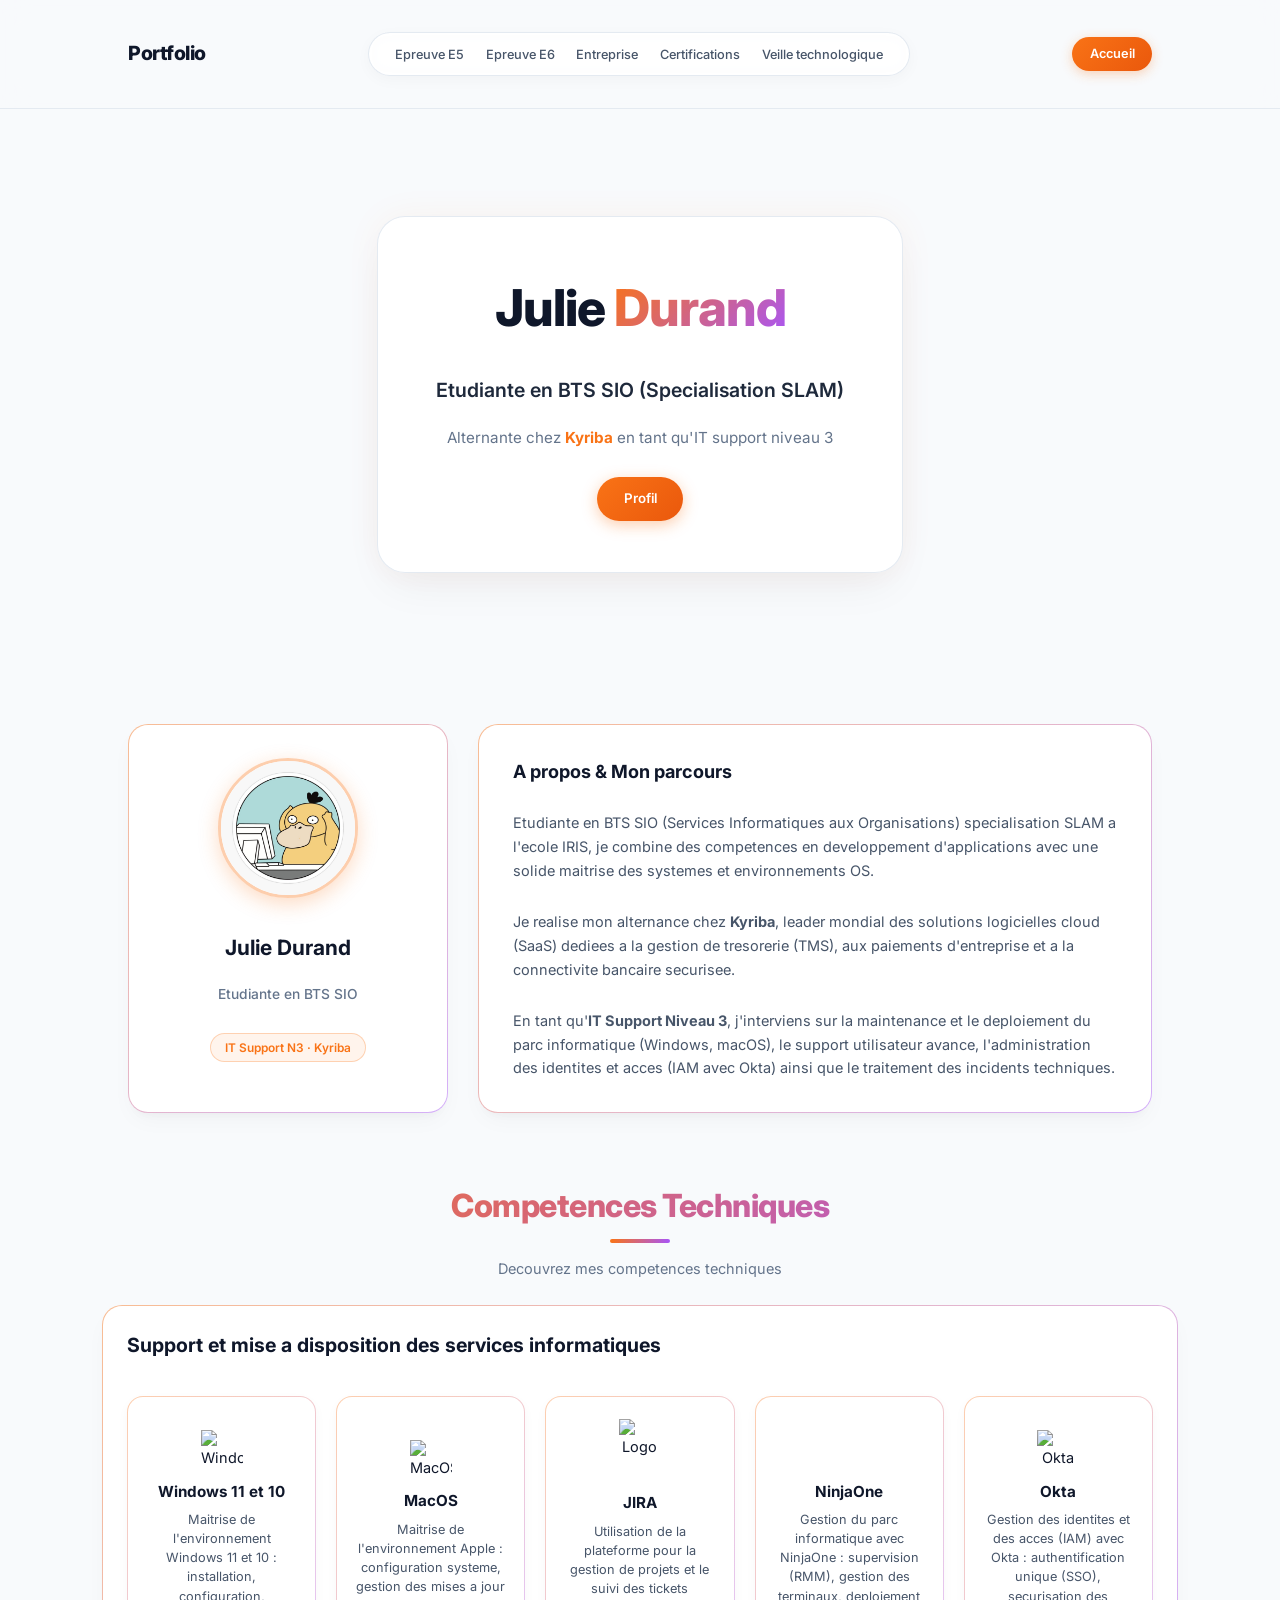
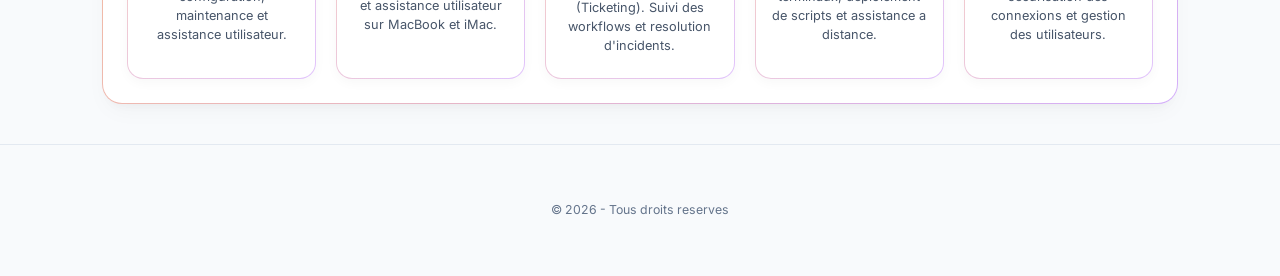
==== index.html @ c8ce279f "feat: ajout page Entreprise (Kyriba) + lien nav sur toutes les pages" ====
﻿<!DOCTYPE html>
<html lang="fr">
<head>
 <meta charset="UTF-8">
 <meta name="viewport" content="width=device-width, initial-scale=1.0">
 <title>Portfolio</title>
 <link rel="stylesheet" href="css/style.css?v=light-2026">
</head>
<body>

 <header>
 <nav>
  <div class="logo">Portfolio</div>
  <ul class="menu">
   <li><a href="epreuve-e5.html">Epreuve E5</a></li>
   <li><a href="epreuve-e6.html">Epreuve E6</a></li>
            <li><a href="entreprise.html">Entreprise</a></li>
   <li><a href="certifications.html">Certifications</a></li>
   <li><a href="veille-technologique.html">Veille technologique</a></li>
  </ul>
  <a href="index.html" class="btn-nav-accueil">Accueil</a>
 </nav>
 </header>

 <main>
 <!-- Section Accueil (Hero) -->
 <section id="accueil" class="hero">
 <div class="hero-content">
  <h1 class="animate-pulse">Julie <span>Durand</span></h1>
  <p class="hero-subtitle">Etudiante en BTS SIO (Specialisation SLAM)</p>
  <p class="hero-desc">Alternante chez <strong>Kyriba</strong> en tant qu'IT support niveau 3</p>
  <div class="cta-buttons">
   <a href="#a-propos" class="btn-primary">Profil</a>
  </div>
 </div>
 </section>

 <section id="a-propos" class="about-section">
 <div class="container-apropo">

  <div class="profile-card">
   <div class="profile-image-container">
    <img src="images/psykoprofil.png" alt="Julie Durand" class="profile-photo">
   </div>
   <h2>Julie Durand</h2>
   <h3>Etudiante en BTS SIO</h3>
   <span class="profile-role-tag">IT Support N3 &middot; Kyriba</span>
  </div>

  <div class="column-right">
   <div class="about-box">
    <div class="box-header">
     <h3>A propos &amp; Mon parcours</h3>
    </div>
    <p>
     Etudiante en BTS SIO (Services Informatiques aux Organisations) specialisation SLAM a l'ecole IRIS, je combine des competences en developpement d'applications avec une solide maitrise des systemes et environnements OS.
    </p>
    <p>
     Je realise mon alternance chez <strong>Kyriba</strong>, leader mondial des solutions logicielles cloud (SaaS) dediees a la gestion de tresorerie (TMS), aux paiements d'entreprise et a la connectivite bancaire securisee.
    </p>
    <p>
     En tant qu'<strong>IT Support Niveau 3</strong>, j'interviens sur la maintenance et le deploiement du parc informatique (Windows, macOS), le support utilisateur avance, l'administration des identites et acces (IAM avec Okta) ainsi que le traitement des incidents techniques.
    </p>
   </div>
  </div>
 </div>
 </section>

 <section id="competences" class="skills-section">
 <div class="container">
  <h2 class="section-title">Competences Techniques</h2>
  <div class="underline-gradient"></div>
  <p class="section-subtitle">Decouvrez mes competences techniques</p>

  <div class="main-card">
   <div class="card-header">
    <h3>Support et mise a disposition des services informatiques</h3>
   </div>
   <div class="skills-grid">

    <div class="skill-item">
     <div class="skill-info">
      <img src="https://cdn-icons-png.flaticon.com/512/732/732225.png" alt="Windows" class="skill-icon">
      <h4>Windows 11 et 10</h4>
     </div>
     <p>Maitrise de l'environnement Windows 11 et 10 : installation, configuration, maintenance et assistance utilisateur.</p>
    </div>

    <div class="skill-item">
     <div class="skill-info">
      <img src="https://upload.wikimedia.org/wikipedia/commons/3/31/Apple_logo_white.svg" alt="MacOS" class="skill-icon">
      <h4>MacOS</h4>
     </div>
     <p>Maitrise de l'environnement Apple : configuration systeme, gestion des mises a jour et assistance utilisateur sur MacBook et iMac.</p>
    </div>

    <div class="skill-item">
     <div class="skill-info">
      <img src="https://upload.wikimedia.org/wikipedia/commons/8/8a/Jira_Logo.svg" alt="Logo Jira" class="skill-icon">
      <h4>JIRA</h4>
     </div>
     <p>Utilisation de la plateforme pour la gestion de projets et le suivi des tickets (Ticketing). Suivi des workflows et resolution d'incidents.</p>
    </div>

    <div class="skill-item">
     <div class="skill-info">
      <img src="https://upload.wikimedia.org/wikipedia/commons/0/05/NinjaOne_logo.svg" alt="NinjaOne" class="skill-icon" style="filter: brightness(0) invert(1);">
      <h4>NinjaOne</h4>
     </div>
     <p>Gestion du parc informatique avec NinjaOne : supervision (RMM), gestion des terminaux, deploiement de scripts et assistance a distance.</p>
    </div>

    <div class="skill-item">
     <div class="skill-info">
      <img src="https://www.vectorlogo.zone/logos/okta/okta-icon.svg" alt="Okta" class="skill-icon">
      <h4>Okta</h4>
     </div>
     <p>Gestion des identites et des acces (IAM) avec Okta : authentification unique (SSO), securisation des connexions et gestion des utilisateurs.</p>
    </div>

   </div>
  </div>
 </div>
 </section>
 </main>

 <footer>
  <p>&copy; 2026 - Tous droits reserves</p>
 </footer>

</body>
</html>
---- css/style.css ----
/* ==========================================================================
   1. VARIABLES & RESET (Thème Clair Épuré & Moderne)
   ========================================================================== 
*/

@import url('https://fonts.googleapis.com/css2?family=Inter:wght@300;400;500;600;700;800&display=swap');

:root {
    --bg-main: #f8fafc;        /* Fond clair Slate 50 */
    --bg-card: #ffffff;        /* Cartes blanches épurées */
    --text-main: #0f172a;      /* Texte sombre très lisible */
    --text-muted: #64748b;     /* Texte secondaire gris doux */
    --text-sub: #475569;       /* Texte de paragraphe */
    --color-orange: #f97316;   /* Orange signature */
    --color-purple: #a855f7;   /* Violet signature */
    --border-light: rgba(226, 232, 240, 0.9);
}

* {
    box-sizing: border-box;
}

html, body {
    background-color: #f8fafc !important;
    background: #f8fafc !important;
    font-family: 'Aptos', 'Inter', -apple-system, BlinkMacSystemFont, sans-serif;
    color: #0f172a !important;
    margin: 0;
    padding: 0;
    line-height: 1.6;
    overflow-x: hidden;
    font-size: 14.5px;
}

/* ==========================================================================
   2. NAVIGATION (Menu Capsule Moderne & Épuré)
   ========================================================================== 
*/

header {
    padding: 1.2rem 10%;
    background: rgba(248, 250, 252, 0.85);
    backdrop-filter: blur(14px);
    position: sticky;
    top: 0;
    z-index: 100;
    border-bottom: 1px solid var(--border-light);
}

nav {
    display: flex;
    justify-content: space-between;
    align-items: center;
}

.logo {
    font-weight: 800;
    font-size: 1.35rem;
    letter-spacing: -0.5px;
    color: var(--text-main);
}

.logo a {
    color: inherit;
    text-decoration: none;
}

.menu {
    display: flex;
    list-style: none;
    gap: 1.5rem;
    background: rgba(255, 255, 255, 0.95);
    padding: 0.65rem 1.8rem;
    border-radius: 50px;
    border: 1px solid var(--border-light);
    box-shadow: 0 4px 15px rgba(0, 0, 0, 0.03);
    backdrop-filter: blur(10px);
}

.menu a {
    text-decoration: none;
    color: #475569;
    font-size: 0.88rem;
    font-weight: 500;
    transition: color 0.25s ease;
}

.menu a:hover {
    color: var(--color-orange);
}

.btn-nav-accueil {
    display: inline-flex;
    align-items: center;
    padding: 0.5rem 1.2rem;
    background: linear-gradient(135deg, #f97316, #ea580c);
    color: #fff !important;
    font-size: 0.88rem;
    font-weight: 600;
    border-radius: 50px;
    text-decoration: none;
    transition: all 0.3s ease;
    box-shadow: 0 3px 12px rgba(249, 115, 22, 0.3);
    white-space: nowrap;
}

.btn-nav-accueil:hover {
    transform: translateY(-1px);
    box-shadow: 0 6px 18px rgba(249, 115, 22, 0.45);
}


/* ==========================================================================
   3. HERO SECTION (Présentation Épurée)
   ========================================================================== 
*/

.hero {
    display: flex;
    flex-direction: column;
    align-items: center;
    justify-content: center;
    text-align: center;
    min-height: 65vh;
    padding: 3rem 10% 4rem;
    background: transparent;
}

.hero-content {
    display: flex;
    flex-direction: column;
    align-items: center;
    background: rgba(255, 255, 255, 0.9);
    backdrop-filter: blur(16px);
    padding: 3.5rem 4rem;
    border-radius: 28px;
    border: 1px solid var(--border-light);
    box-shadow: 0 20px 45px -10px rgba(0, 0, 0, 0.06), 0 0 35px rgba(249, 115, 22, 0.06);
}

.hero h1 {
    font-size: 3.5rem;
    margin: 0 0 0.5rem 0;
    font-weight: 800;
    color: var(--text-main);
    letter-spacing: -1px;
}

.hero h1 span {
    background: linear-gradient(135deg, var(--color-orange), var(--color-purple));
    -webkit-background-clip: text;
    background-clip: text;
    -webkit-text-fill-color: transparent;
}

.hero-subtitle {
    font-size: 1.35rem;
    color: #1e293b;
    margin-bottom: 0.3rem;
    font-weight: 600;
}

.hero-desc {
    color: var(--text-muted);
    margin-bottom: 1.8rem;
    font-size: 1.05rem;
}

.hero-desc strong {
    color: var(--color-orange);
}

/* ==========================================================================
   4. BOUTONS STYLISÉS
   ========================================================================== 
*/

.cta-buttons {
    display: flex;
    gap: 1.2rem;
}

.btn-primary, .btn-secondary {
    padding: 0.8rem 1.8rem;
    border-radius: 50px;
    text-decoration: none;
    font-weight: 600;
    font-size: 0.92rem;
    transition: all 0.3s ease;
    display: inline-flex;
    align-items: center;
    justify-content: center;
}

.btn-primary {
    background: linear-gradient(135deg, var(--color-orange), #ea580c);
    color: #ffffff;
    box-shadow: 0 4px 15px rgba(249, 115, 22, 0.35);
}

.btn-primary:hover {
    transform: translateY(-2px);
    box-shadow: 0 8px 22px rgba(249, 115, 22, 0.45);
    color: #ffffff;
}

.btn-secondary {
    background: #ffffff;
    color: #1e293b;
    border: 1px solid #cbd5e1;
    box-shadow: 0 2px 8px rgba(0, 0, 0, 0.04);
}

.btn-secondary:hover {
    transform: translateY(-2px);
    border-color: var(--color-orange);
    color: var(--color-orange);
    box-shadow: 0 6px 16px rgba(0, 0, 0, 0.08);
}

/* ==========================================================================
   5. SECTION À PROPOS (Cartes Néon Dégradées sur Fond Clair)
   ========================================================================== 
*/

.about-section {
    padding: 20px 10% 10px;
    background-color: transparent;
}

.container-apropo {
    display: grid;
    grid-template-columns: 320px 1fr;
    gap: 30px;
    padding: 10px 0;
    align-items: stretch;
}

/* Style commun pour toutes les cartes néon avec bordure dégradée */
.profile-card, .about-box, .info-box, .main-card {
    background: linear-gradient(#ffffff, #ffffff) padding-box,
                linear-gradient(135deg, rgba(249, 115, 22, 0.45), rgba(168, 85, 247, 0.45)) border-box;
    border: 1px solid transparent;
    border-radius: 20px;
    box-shadow: 0 10px 25px -5px rgba(0, 0, 0, 0.04), 0 8px 10px -6px rgba(0, 0, 0, 0.03);
    transition: transform 0.35s ease, box-shadow 0.35s ease, border-color 0.35s ease;
    padding: 24px;
    display: flex;
    flex-direction: column;
    gap: 15px;
    position: relative;
}

.profile-card:hover, .about-box:hover, .info-box:hover, .main-card:hover {
    transform: translateY(-5px);
    box-shadow: 0 20px 35px -5px rgba(249, 115, 22, 0.15), 0 10px 25px -5px rgba(168, 85, 247, 0.15);
    background: linear-gradient(#ffffff, #ffffff) padding-box,
                linear-gradient(135deg, var(--color-orange), var(--color-purple)) border-box;
}

/* Détails internes À Propos */
.profile-card {
    padding: 32px 22px;
    text-align: center;
    align-items: center;
    justify-content: center;
}

.profile-img, .profile-image-container, .profile-frame {
    width: 140px !important;
    height: 140px !important;
    border-radius: 50% !important;
    overflow: hidden !important;
    display: flex !important;
    justify-content: center;
    align-items: center;
    border: 3px solid rgba(249, 115, 22, 0.35);
    box-shadow: 0 6px 20px rgba(249, 115, 22, 0.25);
    margin: 0 auto 18px;
}

.profile-img img, .profile-image-container img, .profile-frame img, .profile-photo {
    width: 100% !important;
    height: 100% !important;
    object-fit: cover !important;
    display: block;
}

.profile-card h2 {
    color: var(--text-main);
    font-size: 1.45rem;
    margin: 0 0 4px;
    font-weight: 700;
}

.profile-card h3 {
    color: var(--text-muted);
    font-size: 0.95rem;
    font-weight: 500;
    margin: 0 0 12px;
}

.profile-role-tag {
    display: inline-block;
    background: rgba(249, 115, 22, 0.08);
    color: var(--color-orange);
    border: 1px solid rgba(249, 115, 22, 0.28);
    font-size: 0.82rem;
    font-weight: 600;
    padding: 4px 14px;
    border-radius: 20px;
    margin: 0 0 18px;
}

.contact-list {
    list-style: none;
    padding: 0;
    margin: 0 0 20px;
    color: var(--text-sub);
    font-size: 0.9rem;
}

.btn-cv {
    display: inline-flex;
    align-items: center;
    justify-content: center;
    gap: 8px;
    padding: 10px 24px;
    background: linear-gradient(135deg, var(--color-orange), #ea580c);
    color: #fff;
    font-weight: 600;
    font-size: 0.9rem;
    border-radius: 25px;
    text-decoration: none;
    transition: all 0.3s ease;
    box-shadow: 0 4px 14px rgba(249, 115, 22, 0.3);
}

.btn-cv:hover {
    transform: translateY(-2px);
    box-shadow: 0 8px 20px rgba(249, 115, 22, 0.42);
    color: #fff;
}

.column-right {
    display: flex;
    flex-direction: column;
    height: 100%;
}

.about-box, .info-box {
    text-align: left;
}

.about-box {
    height: 100%;
    justify-content: center;
    padding: 32px 34px;
}

.about-box h3, .info-box h3 {
    color: var(--text-main);
    font-size: 1.25rem;
    font-weight: 700;
    margin: 0 0 10px;
}

.about-box p {
    color: var(--text-sub);
    line-height: 1.65;
    margin: 0 0 12px;
}

.about-box p:last-child {
    margin-bottom: 0;
}

.info-subgrid {
    display: grid;
    grid-template-columns: 1fr 1fr;
    gap: 25px;
}

.info-box ul {
    margin: 0;
    padding-left: 20px;
    color: var(--text-sub);
    line-height: 1.8;
}

/* ==========================================================================
   6. SECTION COMPÉTENCES TECHNIQUES
   ========================================================================== 
*/

.skills-section {
    padding: 20px 8% 40px;
    text-align: center;
}

.section-title {
    font-size: 2.2rem;
    font-weight: 800;
    background: linear-gradient(135deg, var(--color-orange), var(--color-purple));
    -webkit-background-clip: text;
    background-clip: text;
    -webkit-text-fill-color: transparent;
    margin-bottom: 8px;
    letter-spacing: -0.5px;
}

.underline-gradient {
    width: 60px;
    height: 4px;
    background: linear-gradient(to right, var(--color-orange), var(--color-purple));
    margin: 0 auto 14px;
    border-radius: 2px;
}

.section-subtitle {
    color: var(--text-muted);
    font-size: 1rem;
    margin-bottom: 24px;
}

.card-header {
    display: flex;
    align-items: center;
    gap: 15px;
    margin-bottom: 20px;
}

.card-header h3 {
    margin: 0;
    color: var(--text-main);
    font-size: 1.35rem;
    font-weight: 700;
}

.skills-grid {
    display: grid;
    grid-template-columns: repeat(auto-fit, minmax(180px, 1fr));
    gap: 20px;
    width: 100%;
}

.skill-item {
    background: linear-gradient(#ffffff, #ffffff) padding-box,
                linear-gradient(135deg, rgba(249, 115, 22, 0.35), rgba(168, 85, 247, 0.35)) border-box;
    border: 1px solid transparent;
    border-radius: 16px;
    padding: 22px 16px;
    transition: all 0.3s ease;
    display: flex;
    flex-direction: column;
    align-items: center;
    justify-content: center;
    text-align: center;
    box-shadow: 0 4px 12px rgba(0, 0, 0, 0.03);
}

.skill-item h4 {
    color: var(--text-main);
    font-size: 1.05rem;
    margin: 10px 0 6px;
    font-weight: 700;
}

.skill-item p {
    font-size: 0.88rem;
    color: var(--text-sub);
    line-height: 1.5;
    margin: 0;
}

.skill-icon {
    width: 42px !important;
    height: 42px !important;
    max-width: 42px !important;
    max-height: 42px !important;
    object-fit: contain;
}

.skill-item:hover {
    transform: translateY(-5px);
    box-shadow: 0 14px 28px rgba(249, 115, 22, 0.12), 0 0 15px rgba(168, 85, 247, 0.12);
    background: linear-gradient(#ffffff, #ffffff) padding-box,
                linear-gradient(135deg, var(--color-orange), var(--color-purple)) border-box;
}

/* ==========================================================================
   7. FOOTER & RESPONSIVE
   ========================================================================== 
*/

footer {
    padding: 3rem;
    text-align: center;
    color: var(--text-muted);
    font-size: 0.85rem;
    border-top: 1px solid var(--border-light);
    background: var(--bg-main);
}

@media (max-width: 900px) {
    .container-apropo {
        grid-template-columns: 1fr;
    }
    .info-subgrid {
        grid-template-columns: 1fr;
    }
    .hero h1 {
        font-size: 2.5rem;
    }
    .hero-content {
        padding: 2rem;
    }
    header {
        padding: 1rem 5%;
    }
    .menu {
        gap: 0.8rem;
        padding: 0.5rem 1rem;
    }
}
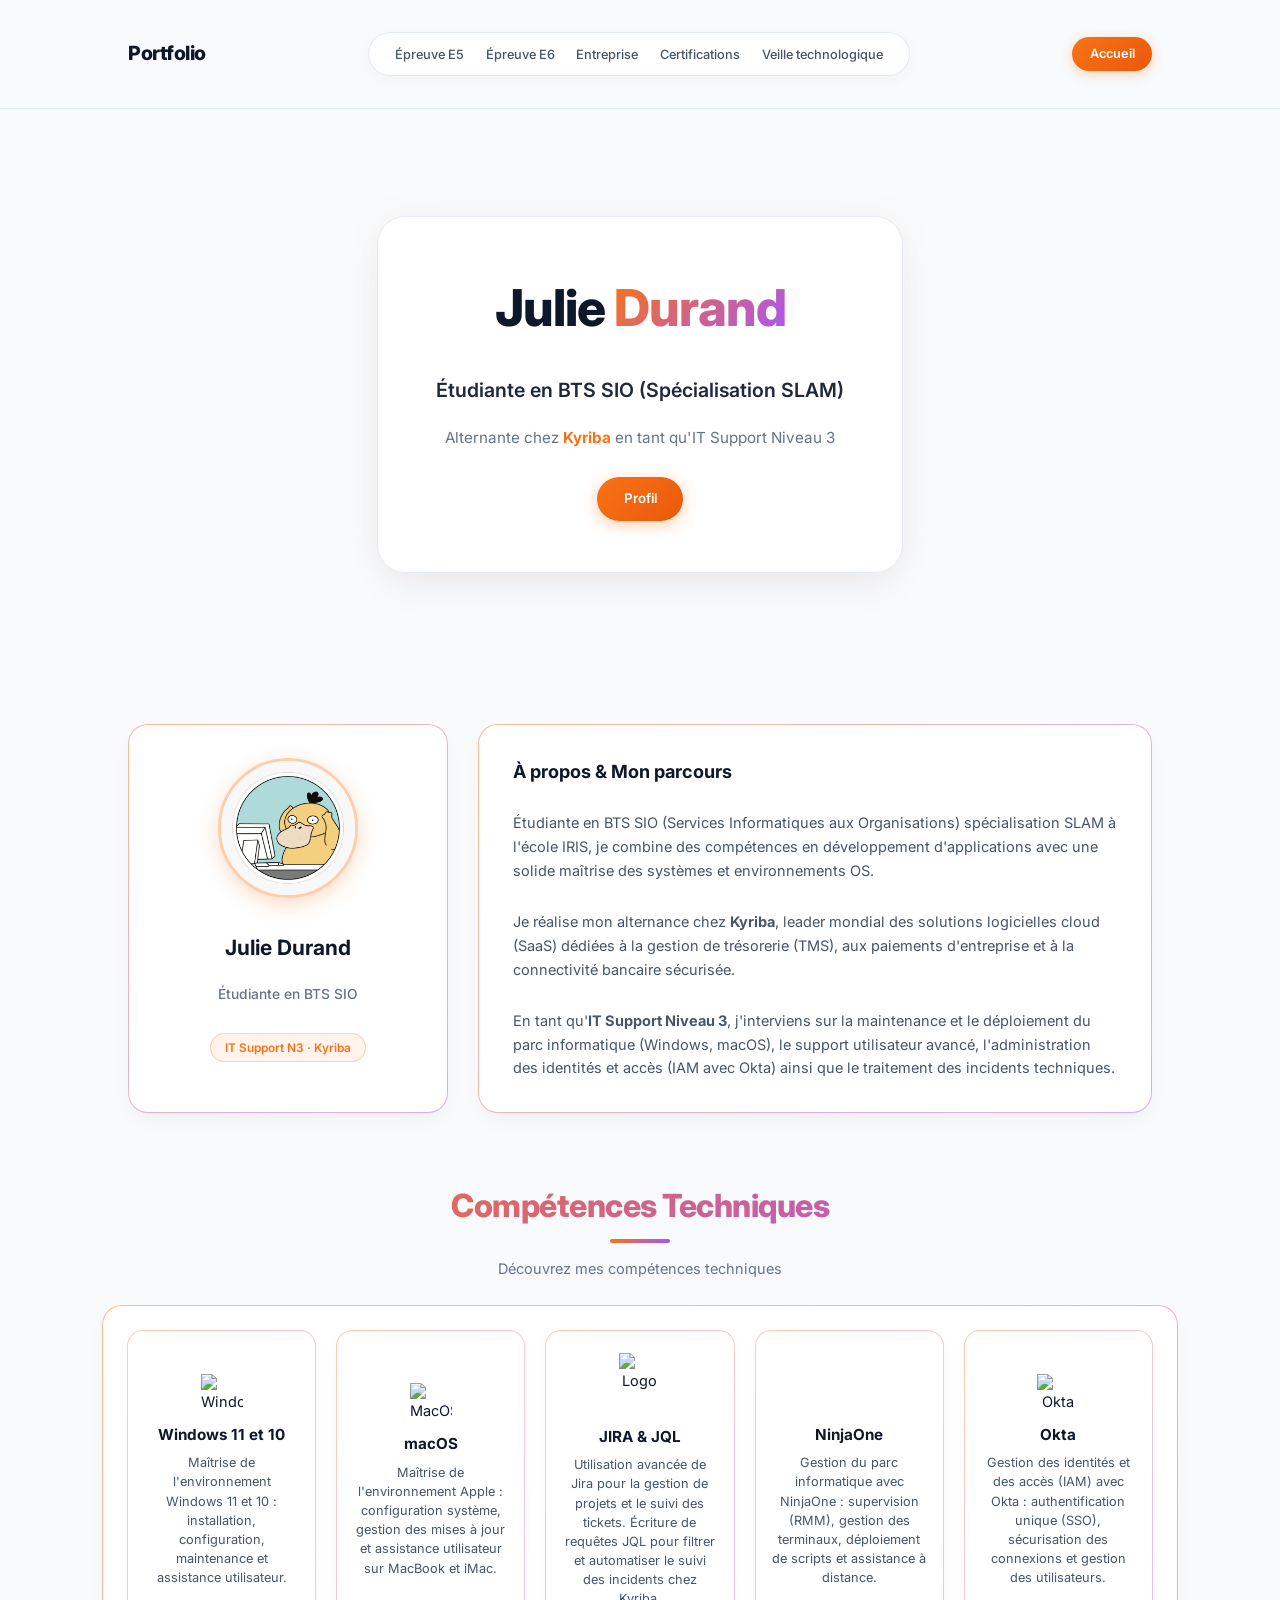
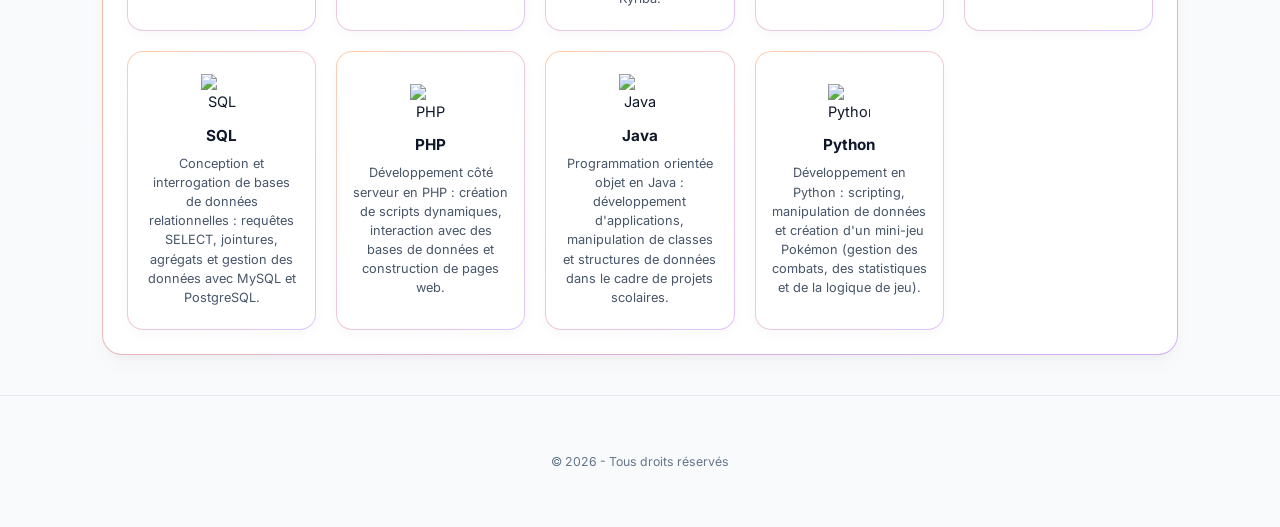
==== commit df96d7ca: "Index: ajout competences dev (SQL, JQL, PHP, Java, Python), suppression titre support, accents / E5 " ====
--- a/index.html
+++ b/index.html
@@ -1,132 +1,163 @@
-﻿<!DOCTYPE html>
+<!DOCTYPE html>
 <html lang="fr">
 <head>
- <meta charset="UTF-8">
- <meta name="viewport" content="width=device-width, initial-scale=1.0">
- <title>Portfolio</title>
- <link rel="stylesheet" href="css/style.css?v=light-2026">
+  <meta charset="UTF-8">
+  <meta name="viewport" content="width=device-width, initial-scale=1.0">
+  <title>Portfolio</title>
+  <link rel="stylesheet" href="css/style.css?v=light-2026">
 </head>
 <body>
 
- <header>
- <nav>
-  <div class="logo">Portfolio</div>
-  <ul class="menu">
-   <li><a href="epreuve-e5.html">Epreuve E5</a></li>
-   <li><a href="epreuve-e6.html">Epreuve E6</a></li>
-            <li><a href="entreprise.html">Entreprise</a></li>
-   <li><a href="certifications.html">Certifications</a></li>
-   <li><a href="veille-technologique.html">Veille technologique</a></li>
-  </ul>
-  <a href="index.html" class="btn-nav-accueil">Accueil</a>
- </nav>
- </header>
+  <header>
+    <nav>
+      <div class="logo">Portfolio</div>
+      <ul class="menu">
+        <li><a href="epreuve-e5.html">Épreuve E5</a></li>
+        <li><a href="epreuve-e6.html">Épreuve E6</a></li>
+        <li><a href="entreprise.html">Entreprise</a></li>
+        <li><a href="certifications.html">Certifications</a></li>
+        <li><a href="veille-technologique.html">Veille technologique</a></li>
+      </ul>
+      <a href="index.html" class="btn-nav-accueil">Accueil</a>
+    </nav>
+  </header>
 
- <main>
- <!-- Section Accueil (Hero) -->
- <section id="accueil" class="hero">
- <div class="hero-content">
-  <h1 class="animate-pulse">Julie <span>Durand</span></h1>
-  <p class="hero-subtitle">Etudiante en BTS SIO (Specialisation SLAM)</p>
-  <p class="hero-desc">Alternante chez <strong>Kyriba</strong> en tant qu'IT support niveau 3</p>
-  <div class="cta-buttons">
-   <a href="#a-propos" class="btn-primary">Profil</a>
-  </div>
- </div>
- </section>
+  <main>
+    <!-- Section Accueil (Hero) -->
+    <section id="accueil" class="hero">
+      <div class="hero-content">
+        <h1 class="animate-pulse">Julie <span>Durand</span></h1>
+        <p class="hero-subtitle">Étudiante en BTS SIO (Spécialisation SLAM)</p>
+        <p class="hero-desc">Alternante chez <strong>Kyriba</strong> en tant qu'IT Support Niveau 3</p>
+        <div class="cta-buttons">
+          <a href="#a-propos" class="btn-primary">Profil</a>
+        </div>
+      </div>
+    </section>
 
- <section id="a-propos" class="about-section">
- <div class="container-apropo">
+    <section id="a-propos" class="about-section">
+      <div class="container-apropo">
 
-  <div class="profile-card">
-   <div class="profile-image-container">
-    <img src="images/psykoprofil.png" alt="Julie Durand" class="profile-photo">
-   </div>
-   <h2>Julie Durand</h2>
-   <h3>Etudiante en BTS SIO</h3>
-   <span class="profile-role-tag">IT Support N3 &middot; Kyriba</span>
-  </div>
+        <div class="profile-card">
+          <div class="profile-image-container">
+            <img src="images/psykoprofil.png" alt="Julie Durand" class="profile-photo">
+          </div>
+          <h2>Julie Durand</h2>
+          <h3>Étudiante en BTS SIO</h3>
+          <span class="profile-role-tag">IT Support N3 &middot; Kyriba</span>
+        </div>
 
-  <div class="column-right">
-   <div class="about-box">
-    <div class="box-header">
-     <h3>A propos &amp; Mon parcours</h3>
-    </div>
-    <p>
-     Etudiante en BTS SIO (Services Informatiques aux Organisations) specialisation SLAM a l'ecole IRIS, je combine des competences en developpement d'applications avec une solide maitrise des systemes et environnements OS.
-    </p>
-    <p>
-     Je realise mon alternance chez <strong>Kyriba</strong>, leader mondial des solutions logicielles cloud (SaaS) dediees a la gestion de tresorerie (TMS), aux paiements d'entreprise et a la connectivite bancaire securisee.
-    </p>
-    <p>
-     En tant qu'<strong>IT Support Niveau 3</strong>, j'interviens sur la maintenance et le deploiement du parc informatique (Windows, macOS), le support utilisateur avance, l'administration des identites et acces (IAM avec Okta) ainsi que le traitement des incidents techniques.
-    </p>
-   </div>
-  </div>
- </div>
- </section>
+        <div class="column-right">
+          <div class="about-box">
+            <div class="box-header">
+              <h3>À propos &amp; Mon parcours</h3>
+            </div>
+            <p>
+              Étudiante en BTS SIO (Services Informatiques aux Organisations) spécialisation SLAM à l'école IRIS, je combine des compétences en développement d'applications avec une solide maîtrise des systèmes et environnements OS.
+            </p>
+            <p>
+              Je réalise mon alternance chez <strong>Kyriba</strong>, leader mondial des solutions logicielles cloud (SaaS) dédiées à la gestion de trésorerie (TMS), aux paiements d'entreprise et à la connectivité bancaire sécurisée.
+            </p>
+            <p>
+              En tant qu'<strong>IT Support Niveau 3</strong>, j'interviens sur la maintenance et le déploiement du parc informatique (Windows, macOS), le support utilisateur avancé, l'administration des identités et accès (IAM avec Okta) ainsi que le traitement des incidents techniques.
+            </p>
+          </div>
+        </div>
+      </div>
+    </section>
 
- <section id="competences" class="skills-section">
- <div class="container">
-  <h2 class="section-title">Competences Techniques</h2>
-  <div class="underline-gradient"></div>
-  <p class="section-subtitle">Decouvrez mes competences techniques</p>
+    <section id="competences" class="skills-section">
+      <div class="container">
+        <h2 class="section-title">Compétences Techniques</h2>
+        <div class="underline-gradient"></div>
+        <p class="section-subtitle">Découvrez mes compétences techniques</p>
 
-  <div class="main-card">
-   <div class="card-header">
-    <h3>Support et mise a disposition des services informatiques</h3>
-   </div>
-   <div class="skills-grid">
+        <div class="main-card">
+          <div class="skills-grid">
 
-    <div class="skill-item">
-     <div class="skill-info">
-      <img src="https://cdn-icons-png.flaticon.com/512/732/732225.png" alt="Windows" class="skill-icon">
-      <h4>Windows 11 et 10</h4>
-     </div>
-     <p>Maitrise de l'environnement Windows 11 et 10 : installation, configuration, maintenance et assistance utilisateur.</p>
-    </div>
+            <!-- SYSTEMES & OUTILS -->
+            <div class="skill-item">
+              <div class="skill-info">
+                <img src="https://cdn-icons-png.flaticon.com/512/732/732225.png" alt="Windows" class="skill-icon">
+                <h4>Windows 11 et 10</h4>
+              </div>
+              <p>Maîtrise de l'environnement Windows 11 et 10 : installation, configuration, maintenance et assistance utilisateur.</p>
+            </div>
 
-    <div class="skill-item">
-     <div class="skill-info">
-      <img src="https://upload.wikimedia.org/wikipedia/commons/3/31/Apple_logo_white.svg" alt="MacOS" class="skill-icon">
-      <h4>MacOS</h4>
-     </div>
-     <p>Maitrise de l'environnement Apple : configuration systeme, gestion des mises a jour et assistance utilisateur sur MacBook et iMac.</p>
-    </div>
+            <div class="skill-item">
+              <div class="skill-info">
+                <img src="https://upload.wikimedia.org/wikipedia/commons/3/31/Apple_logo_white.svg" alt="MacOS" class="skill-icon">
+                <h4>macOS</h4>
+              </div>
+              <p>Maîtrise de l'environnement Apple : configuration système, gestion des mises à jour et assistance utilisateur sur MacBook et iMac.</p>
+            </div>
 
-    <div class="skill-item">
-     <div class="skill-info">
-      <img src="https://upload.wikimedia.org/wikipedia/commons/8/8a/Jira_Logo.svg" alt="Logo Jira" class="skill-icon">
-      <h4>JIRA</h4>
-     </div>
-     <p>Utilisation de la plateforme pour la gestion de projets et le suivi des tickets (Ticketing). Suivi des workflows et resolution d'incidents.</p>
-    </div>
+            <div class="skill-item">
+              <div class="skill-info">
+                <img src="https://upload.wikimedia.org/wikipedia/commons/8/8a/Jira_Logo.svg" alt="Logo Jira" class="skill-icon">
+                <h4>JIRA &amp; JQL</h4>
+              </div>
+              <p>Utilisation avancée de Jira pour la gestion de projets et le suivi des tickets. Écriture de requêtes JQL pour filtrer et automatiser le suivi des incidents chez Kyriba.</p>
+            </div>
 
-    <div class="skill-item">
-     <div class="skill-info">
-      <img src="https://upload.wikimedia.org/wikipedia/commons/0/05/NinjaOne_logo.svg" alt="NinjaOne" class="skill-icon" style="filter: brightness(0) invert(1);">
-      <h4>NinjaOne</h4>
-     </div>
-     <p>Gestion du parc informatique avec NinjaOne : supervision (RMM), gestion des terminaux, deploiement de scripts et assistance a distance.</p>
-    </div>
+            <div class="skill-item">
+              <div class="skill-info">
+                <img src="https://upload.wikimedia.org/wikipedia/commons/0/05/NinjaOne_logo.svg" alt="NinjaOne" class="skill-icon" style="filter: brightness(0) invert(1);">
+                <h4>NinjaOne</h4>
+              </div>
+              <p>Gestion du parc informatique avec NinjaOne : supervision (RMM), gestion des terminaux, déploiement de scripts et assistance à distance.</p>
+            </div>
 
-    <div class="skill-item">
-     <div class="skill-info">
-      <img src="https://www.vectorlogo.zone/logos/okta/okta-icon.svg" alt="Okta" class="skill-icon">
-      <h4>Okta</h4>
-     </div>
-     <p>Gestion des identites et des acces (IAM) avec Okta : authentification unique (SSO), securisation des connexions et gestion des utilisateurs.</p>
-    </div>
+            <div class="skill-item">
+              <div class="skill-info">
+                <img src="https://www.vectorlogo.zone/logos/okta/okta-icon.svg" alt="Okta" class="skill-icon">
+                <h4>Okta</h4>
+              </div>
+              <p>Gestion des identités et des accès (IAM) avec Okta : authentification unique (SSO), sécurisation des connexions et gestion des utilisateurs.</p>
+            </div>
 
-   </div>
-  </div>
- </div>
- </section>
- </main>
+            <!-- DEVELOPPEMENT -->
+            <div class="skill-item">
+              <div class="skill-info">
+                <img src="https://www.svgrepo.com/show/255832/sql.svg" alt="SQL" class="skill-icon">
+                <h4>SQL</h4>
+              </div>
+              <p>Conception et interrogation de bases de données relationnelles : requêtes SELECT, jointures, agrégats et gestion des données avec MySQL et PostgreSQL.</p>
+            </div>
 
- <footer>
-  <p>&copy; 2026 - Tous droits reserves</p>
- </footer>
+            <div class="skill-item">
+              <div class="skill-info">
+                <img src="https://upload.wikimedia.org/wikipedia/commons/2/27/PHP-logo.svg" alt="PHP" class="skill-icon">
+                <h4>PHP</h4>
+              </div>
+              <p>Développement côté serveur en PHP : création de scripts dynamiques, interaction avec des bases de données et construction de pages web.</p>
+            </div>
+
+            <div class="skill-item">
+              <div class="skill-info">
+                <img src="https://upload.wikimedia.org/wikipedia/en/3/30/Java_programming_language_logo.svg" alt="Java" class="skill-icon">
+                <h4>Java</h4>
+              </div>
+              <p>Programmation orientée objet en Java : développement d'applications, manipulation de classes et structures de données dans le cadre de projets scolaires.</p>
+            </div>
+
+            <div class="skill-item">
+              <div class="skill-info">
+                <img src="https://upload.wikimedia.org/wikipedia/commons/c/c3/Python-logo-notext.svg" alt="Python" class="skill-icon">
+                <h4>Python</h4>
+              </div>
+              <p>Développement en Python : scripting, manipulation de données et création d'un mini-jeu Pokémon (gestion des combats, des statistiques et de la logique de jeu).</p>
+            </div>
+
+          </div>
+        </div>
+      </div>
+    </section>
+  </main>
+
+  <footer>
+    <p>&copy; 2026 - Tous droits réservés</p>
+  </footer>
 
 </body>
-</html>+</html>
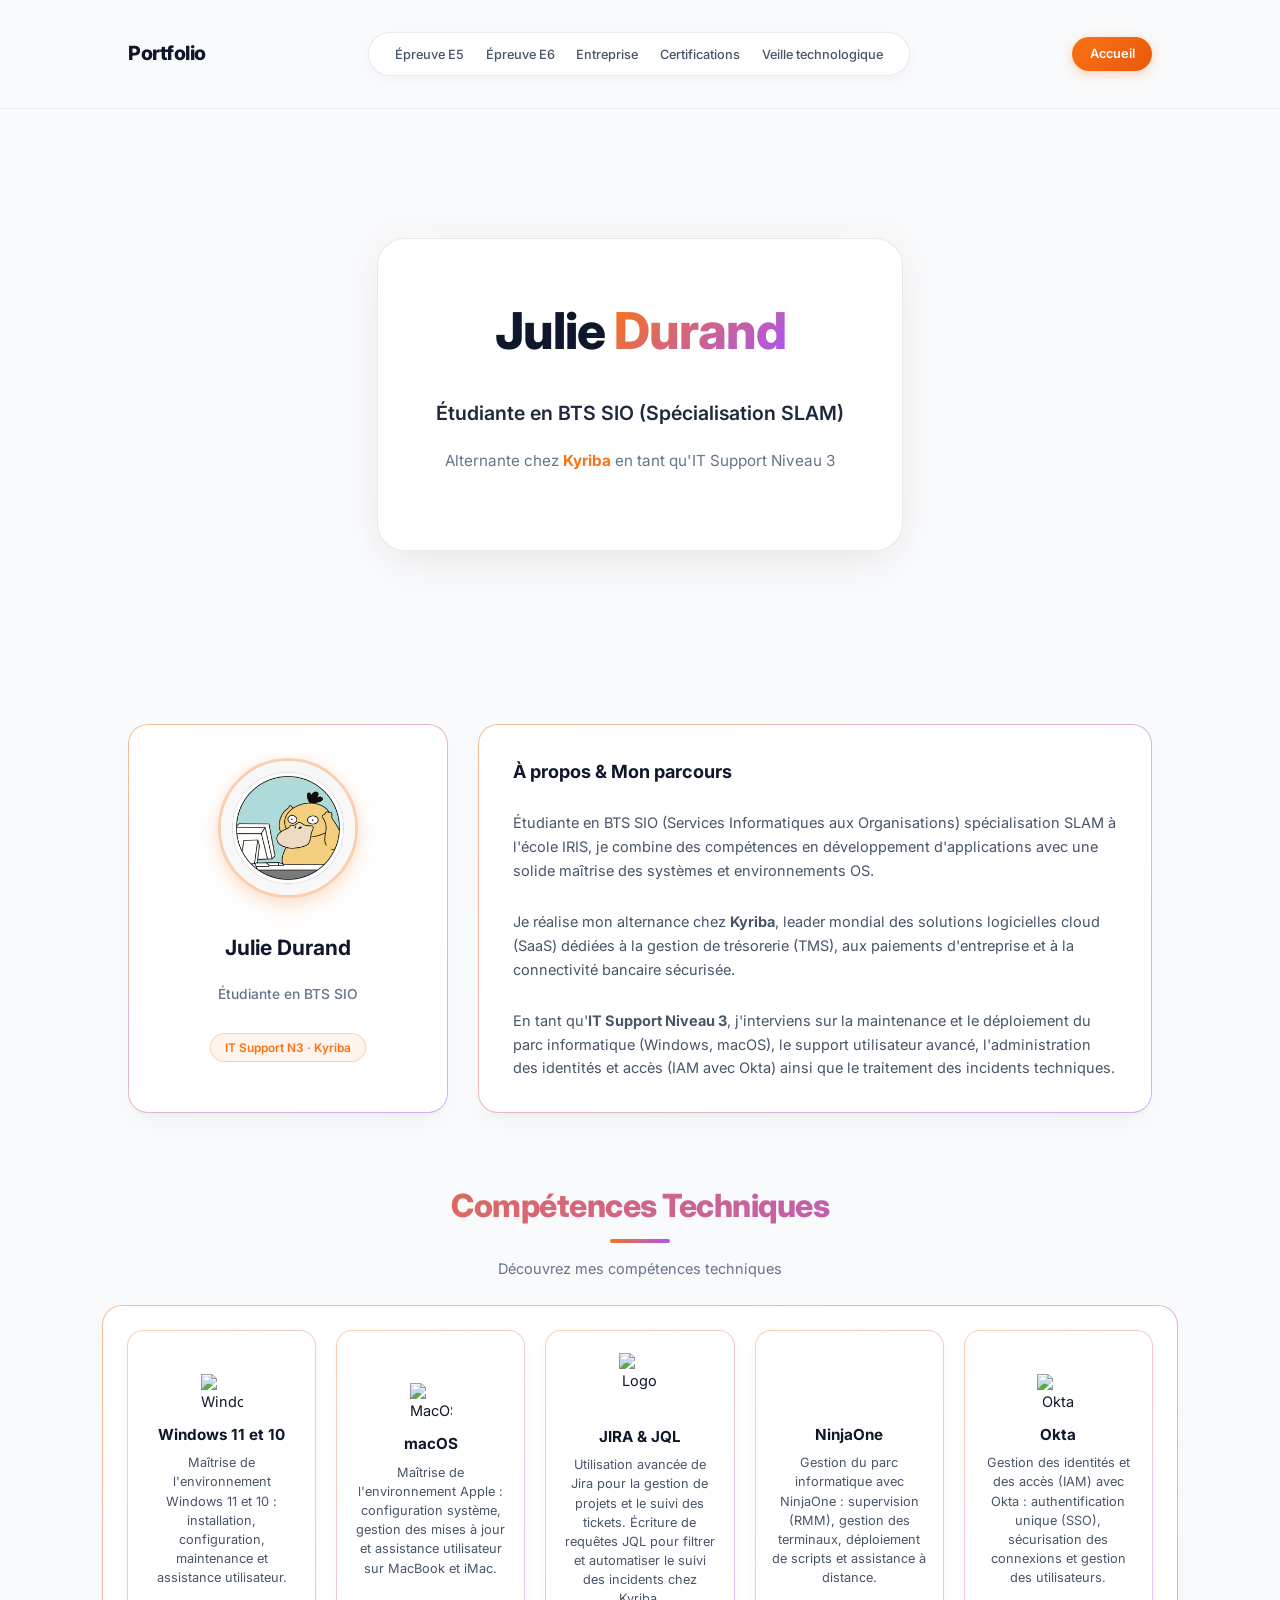
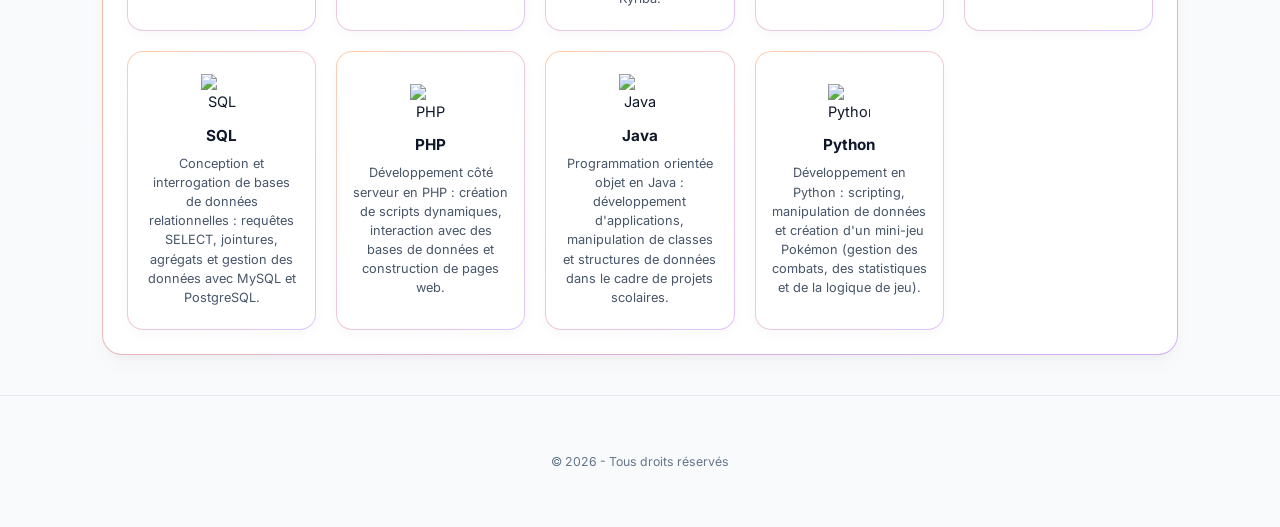
==== commit 923904ed: "Suppression du bouton Profil dans la section hero d'accueil" ====
--- a/index.html
+++ b/index.html
@@ -29,9 +29,6 @@
         <h1 class="animate-pulse">Julie <span>Durand</span></h1>
         <p class="hero-subtitle">Étudiante en BTS SIO (Spécialisation SLAM)</p>
         <p class="hero-desc">Alternante chez <strong>Kyriba</strong> en tant qu'IT Support Niveau 3</p>
-        <div class="cta-buttons">
-          <a href="#a-propos" class="btn-primary">Profil</a>
-        </div>
       </div>
     </section>
 
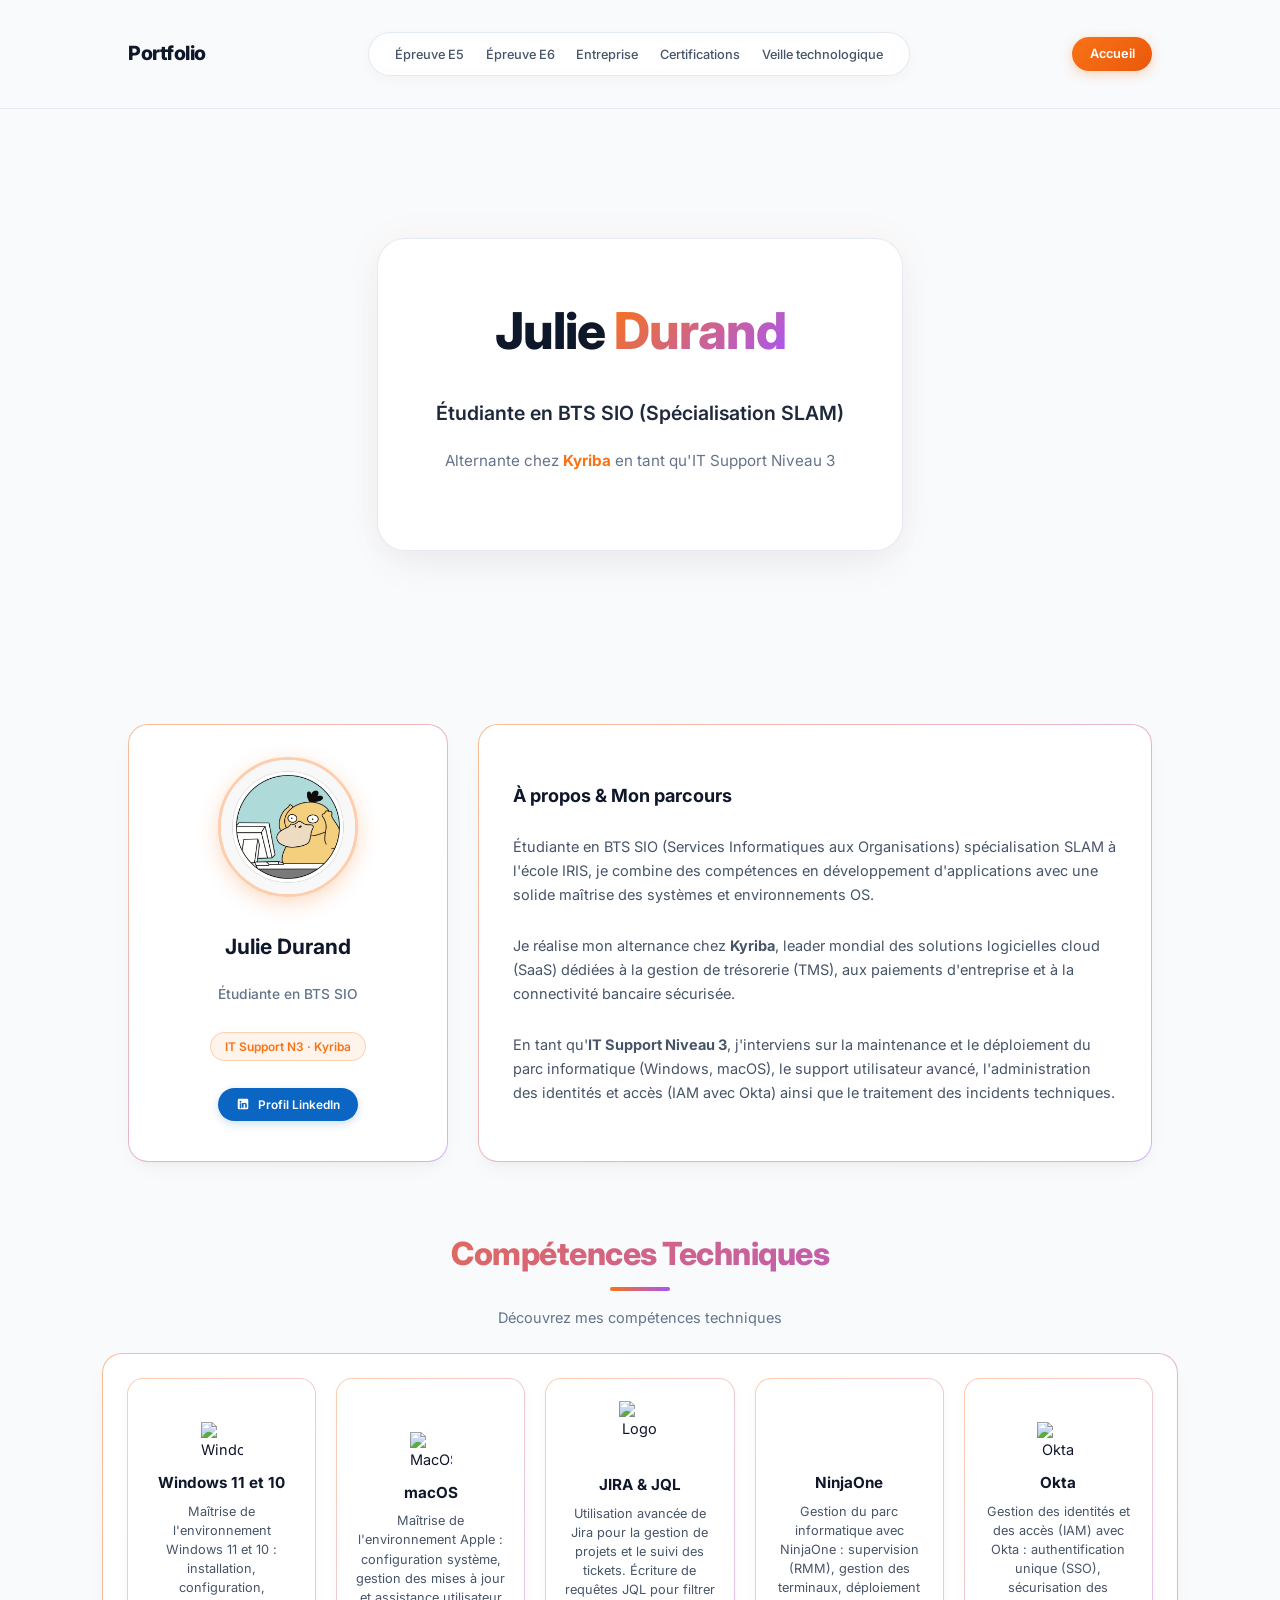
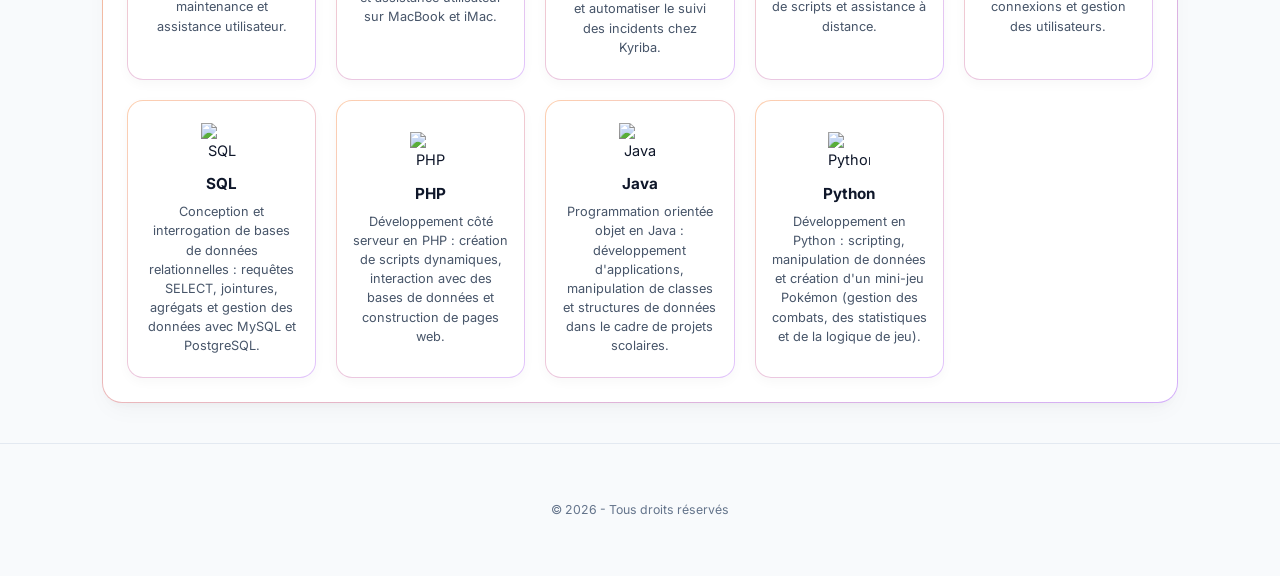
==== commit 3900498a: "feat: bouton LinkedIn, boutons doc technique E5/E6, suppression dossier supportdesk et ajout card cl" ====
--- a/index.html
+++ b/index.html
@@ -42,6 +42,14 @@
           <h2>Julie Durand</h2>
           <h3>Étudiante en BTS SIO</h3>
           <span class="profile-role-tag">IT Support N3 &middot; Kyriba</span>
+          <div>
+            <a href="https://www.linkedin.com/feed/" target="_blank" rel="noopener noreferrer" class="btn-linkedin">
+              <svg viewBox="0 0 24 24" width="14" height="14" fill="currentColor">
+                <path d="M19 3a2 2 0 0 1 2 2v14a2 2 0 0 1-2 2H5a2 2 0 0 1-2-2V5a2 2 0 0 1 2-2h14m-.5 15.5v-5.3a3.26 3.26 0 0 0-3.26-3.26c-.85 0-1.84.52-2.28 1.3v-1.11h-2.79v8.37h2.79v-4.93c0-.77.62-1.4 1.39-1.4a1.4 1.4 0 0 1 1.4 1.4v4.93h2.75M6.46 10.9v8.37H9.2V10.9H6.46M7.83 6.45a1.6 1.6 0 0 0-1.6 1.6 1.6 1.6 0 0 0 1.6 1.6 1.6 1.6 0 0 0 1.6-1.6 1.6 1.6 0 0 0-1.6-1.6Z"/>
+              </svg>
+              Profil LinkedIn
+            </a>
+          </div>
         </div>
 
         <div class="column-right">
--- a/css/style.css
+++ b/css/style.css
@@ -309,7 +309,31 @@
     font-weight: 600;
     padding: 4px 14px;
     border-radius: 20px;
-    margin: 0 0 18px;
+    margin: 0 0 12px;
+}
+
+.btn-linkedin {
+    display: inline-flex;
+    align-items: center;
+    justify-content: center;
+    gap: 8px;
+    padding: 7px 18px;
+    background: #0a66c2;
+    color: #ffffff !important;
+    font-size: 0.82rem;
+    font-weight: 600;
+    border-radius: 50px;
+    text-decoration: none;
+    transition: all 0.25s ease;
+    box-shadow: 0 3px 10px rgba(10, 102, 194, 0.2);
+    margin-bottom: 8px;
+}
+
+.btn-linkedin:hover {
+    background: #004182;
+    transform: translateY(-2px);
+    box-shadow: 0 6px 16px rgba(10, 102, 194, 0.35);
+    color: #ffffff !important;
 }
 
 .contact-list {
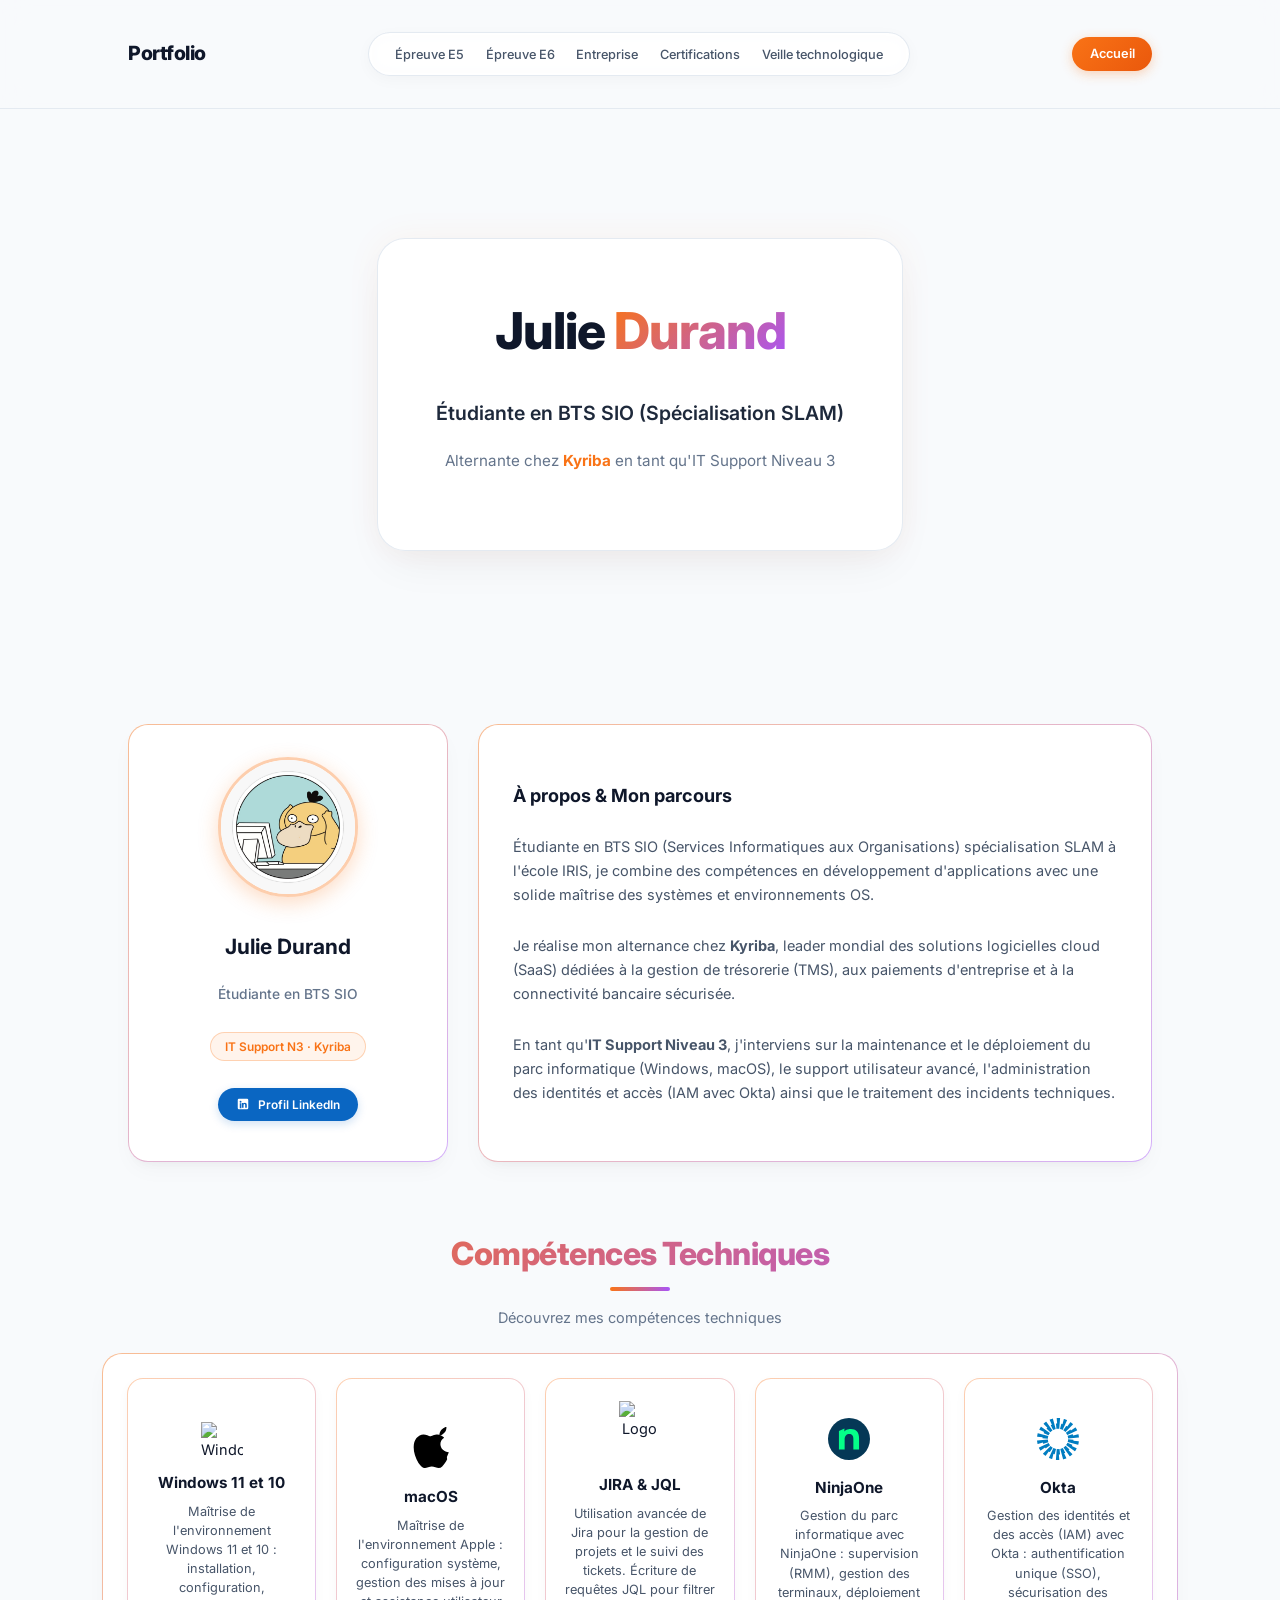
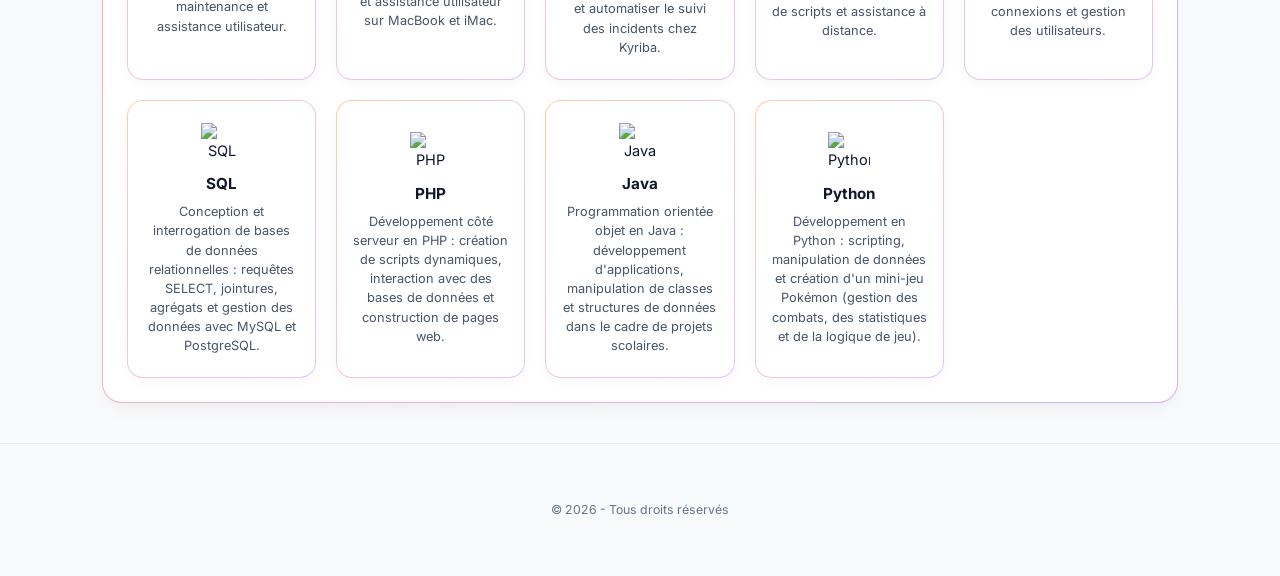
==== commit 69d10a0e: "fix: mise a jour des logos Apple, NinjaOne et Okta avec des SVG officiels locaux" ====
--- a/index.html
+++ b/index.html
@@ -91,7 +91,7 @@
 
             <div class="skill-item">
               <div class="skill-info">
-                <img src="https://upload.wikimedia.org/wikipedia/commons/3/31/Apple_logo_white.svg" alt="MacOS" class="skill-icon">
+                <img src="images/apple_logo.svg" alt="macOS" class="skill-icon">
                 <h4>macOS</h4>
               </div>
               <p>Maîtrise de l'environnement Apple : configuration système, gestion des mises à jour et assistance utilisateur sur MacBook et iMac.</p>
@@ -107,7 +107,7 @@
 
             <div class="skill-item">
               <div class="skill-info">
-                <img src="https://upload.wikimedia.org/wikipedia/commons/0/05/NinjaOne_logo.svg" alt="NinjaOne" class="skill-icon" style="filter: brightness(0) invert(1);">
+                <img src="images/ninjaone_logo.svg" alt="NinjaOne" class="skill-icon">
                 <h4>NinjaOne</h4>
               </div>
               <p>Gestion du parc informatique avec NinjaOne : supervision (RMM), gestion des terminaux, déploiement de scripts et assistance à distance.</p>
@@ -115,7 +115,7 @@
 
             <div class="skill-item">
               <div class="skill-info">
-                <img src="https://www.vectorlogo.zone/logos/okta/okta-icon.svg" alt="Okta" class="skill-icon">
+                <img src="images/okta_logo.svg" alt="Okta" class="skill-icon">
                 <h4>Okta</h4>
               </div>
               <p>Gestion des identités et des accès (IAM) avec Okta : authentification unique (SSO), sécurisation des connexions et gestion des utilisateurs.</p>
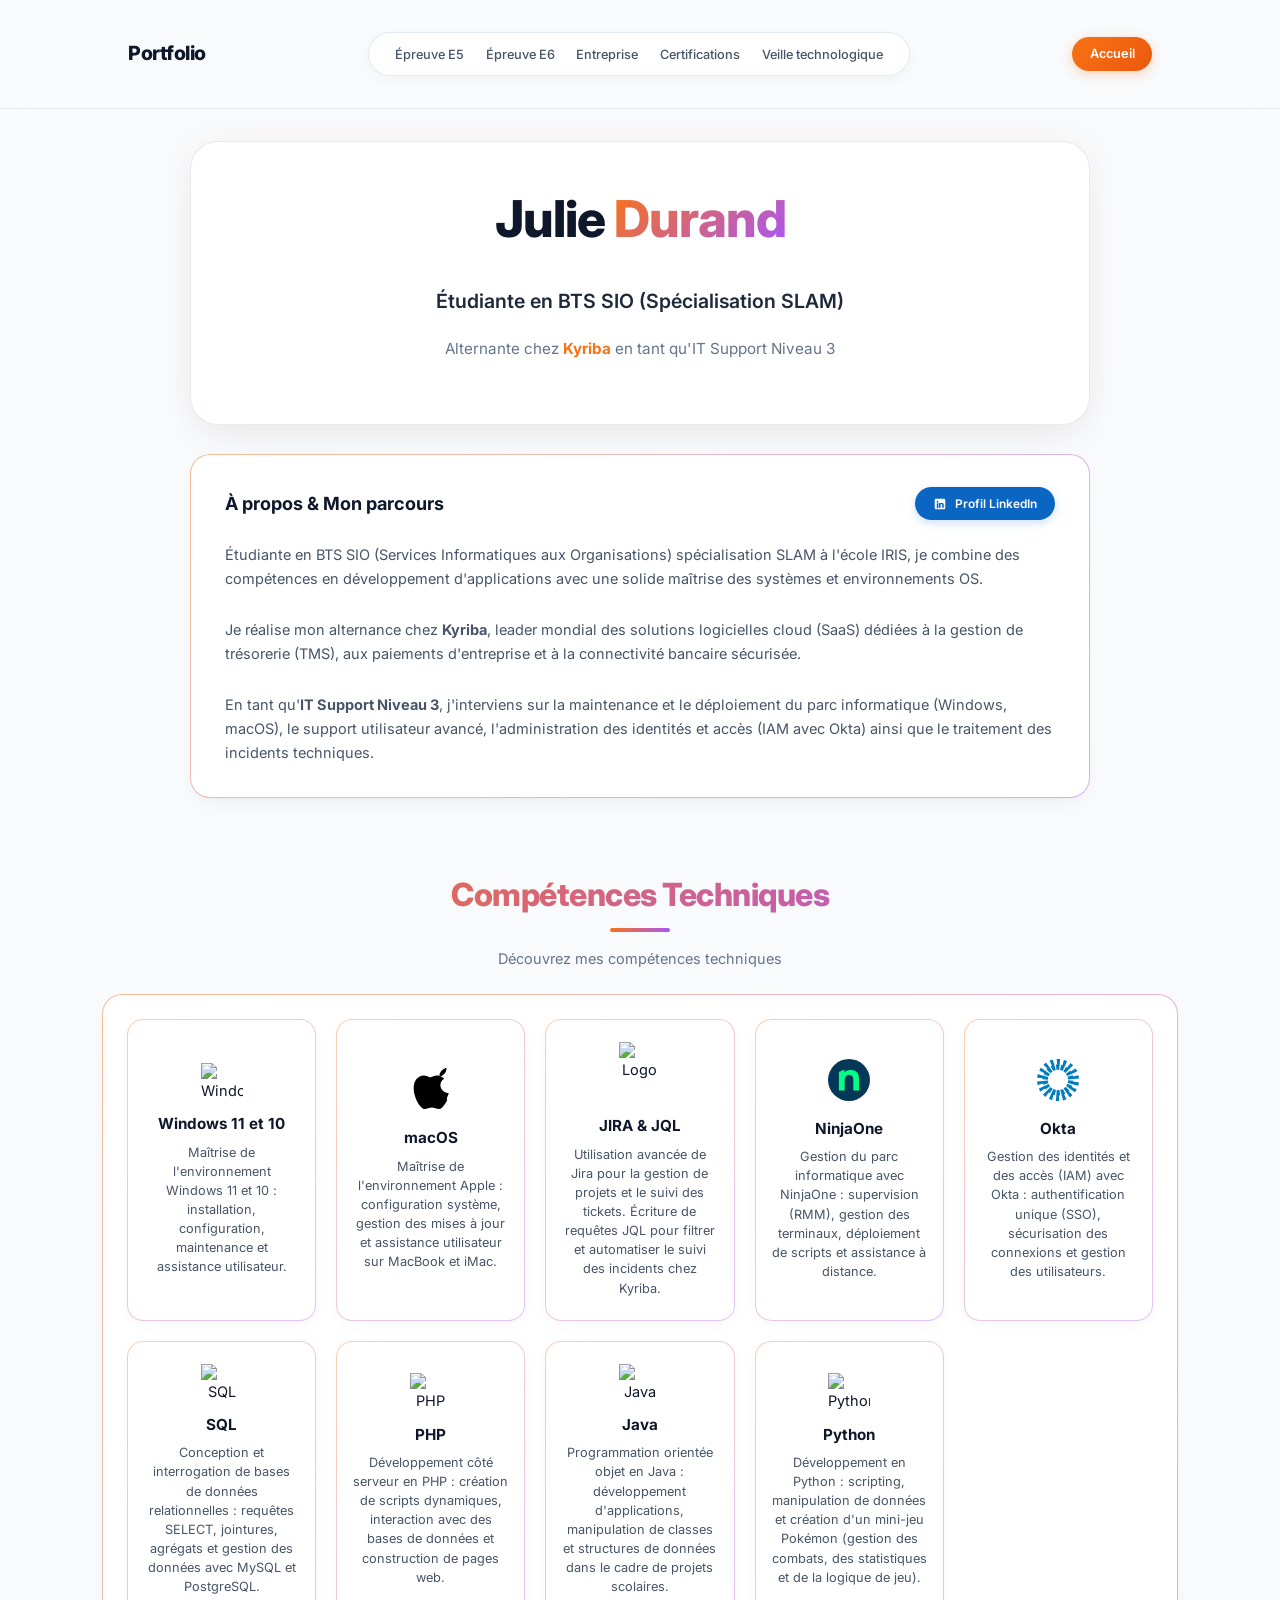
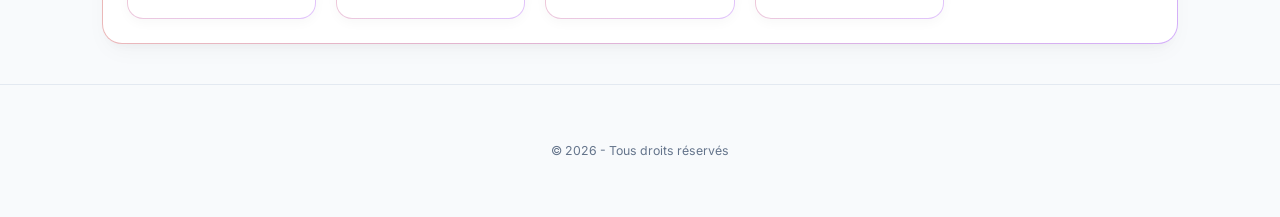
==== commit 543f725d: "fix(home): suppression photo et card répétitive, intégration bouton linkedin dans A Propos et réduct" ====
--- a/index.html
+++ b/index.html
@@ -34,39 +34,25 @@
 
     <section id="a-propos" class="about-section">
       <div class="container-apropo">
-
-        <div class="profile-card">
-          <div class="profile-image-container">
-            <img src="images/psykoprofil.png" alt="Julie Durand" class="profile-photo">
-          </div>
-          <h2>Julie Durand</h2>
-          <h3>Étudiante en BTS SIO</h3>
-          <span class="profile-role-tag">IT Support N3 &middot; Kyriba</span>
-          <div>
-            <a href="https://www.linkedin.com/feed/" target="_blank" rel="noopener noreferrer" class="btn-linkedin">
+        <div class="about-box">
+          <div class="box-header" style="display: flex; justify-content: space-between; align-items: center; flex-wrap: wrap; gap: 12px; margin-bottom: 8px;">
+            <h3 style="margin: 0;">À propos &amp; Mon parcours</h3>
+            <a href="https://www.linkedin.com/feed/" target="_blank" rel="noopener noreferrer" class="btn-linkedin" style="margin-bottom: 0;">
               <svg viewBox="0 0 24 24" width="14" height="14" fill="currentColor">
                 <path d="M19 3a2 2 0 0 1 2 2v14a2 2 0 0 1-2 2H5a2 2 0 0 1-2-2V5a2 2 0 0 1 2-2h14m-.5 15.5v-5.3a3.26 3.26 0 0 0-3.26-3.26c-.85 0-1.84.52-2.28 1.3v-1.11h-2.79v8.37h2.79v-4.93c0-.77.62-1.4 1.39-1.4a1.4 1.4 0 0 1 1.4 1.4v4.93h2.75M6.46 10.9v8.37H9.2V10.9H6.46M7.83 6.45a1.6 1.6 0 0 0-1.6 1.6 1.6 1.6 0 0 0 1.6 1.6 1.6 1.6 0 0 0 1.6-1.6 1.6 1.6 0 0 0-1.6-1.6Z"/>
               </svg>
               Profil LinkedIn
             </a>
           </div>
-        </div>
-
-        <div class="column-right">
-          <div class="about-box">
-            <div class="box-header">
-              <h3>À propos &amp; Mon parcours</h3>
-            </div>
-            <p>
-              Étudiante en BTS SIO (Services Informatiques aux Organisations) spécialisation SLAM à l'école IRIS, je combine des compétences en développement d'applications avec une solide maîtrise des systèmes et environnements OS.
-            </p>
-            <p>
-              Je réalise mon alternance chez <strong>Kyriba</strong>, leader mondial des solutions logicielles cloud (SaaS) dédiées à la gestion de trésorerie (TMS), aux paiements d'entreprise et à la connectivité bancaire sécurisée.
-            </p>
-            <p>
-              En tant qu'<strong>IT Support Niveau 3</strong>, j'interviens sur la maintenance et le déploiement du parc informatique (Windows, macOS), le support utilisateur avancé, l'administration des identités et accès (IAM avec Okta) ainsi que le traitement des incidents techniques.
-            </p>
-          </div>
+          <p>
+            Étudiante en BTS SIO (Services Informatiques aux Organisations) spécialisation SLAM à l'école IRIS, je combine des compétences en développement d'applications avec une solide maîtrise des systèmes et environnements OS.
+          </p>
+          <p>
+            Je réalise mon alternance chez <strong>Kyriba</strong>, leader mondial des solutions logicielles cloud (SaaS) dédiées à la gestion de trésorerie (TMS), aux paiements d'entreprise et à la connectivité bancaire sécurisée.
+          </p>
+          <p>
+            En tant qu'<strong>IT Support Niveau 3</strong>, j'interviens sur la maintenance et le déploiement du parc informatique (Windows, macOS), le support utilisateur avancé, l'administration des identités et accès (IAM avec Okta) ainsi que le traitement des incidents techniques.
+          </p>
         </div>
       </div>
     </section>
--- a/css/style.css
+++ b/css/style.css
@@ -121,8 +121,7 @@
     align-items: center;
     justify-content: center;
     text-align: center;
-    min-height: 65vh;
-    padding: 3rem 10% 4rem;
+    padding: 2.2rem 10% 1rem;
     background: transparent;
 }
 
@@ -132,10 +131,12 @@
     align-items: center;
     background: rgba(255, 255, 255, 0.9);
     backdrop-filter: blur(16px);
-    padding: 3.5rem 4rem;
+    padding: 2.5rem 3.5rem;
     border-radius: 28px;
     border: 1px solid var(--border-light);
     box-shadow: 0 20px 45px -10px rgba(0, 0, 0, 0.06), 0 0 35px rgba(249, 115, 22, 0.06);
+    max-width: 900px;
+    width: 100%;
 }
 
 .hero h1 {
@@ -224,16 +225,21 @@
 */
 
 .about-section {
-    padding: 20px 10% 10px;
+    padding: 10px 10% 20px;
     background-color: transparent;
 }
 
 .container-apropo {
-    display: grid;
-    grid-template-columns: 320px 1fr;
-    gap: 30px;
-    padding: 10px 0;
-    align-items: stretch;
+    display: flex;
+    justify-content: center;
+    max-width: 900px;
+    margin: 0 auto;
+    padding: 5px 0;
+    width: 100%;
+}
+
+.container-apropo .about-box {
+    width: 100%;
 }
 
 /* Style commun pour toutes les cartes néon avec bordure dégradée */
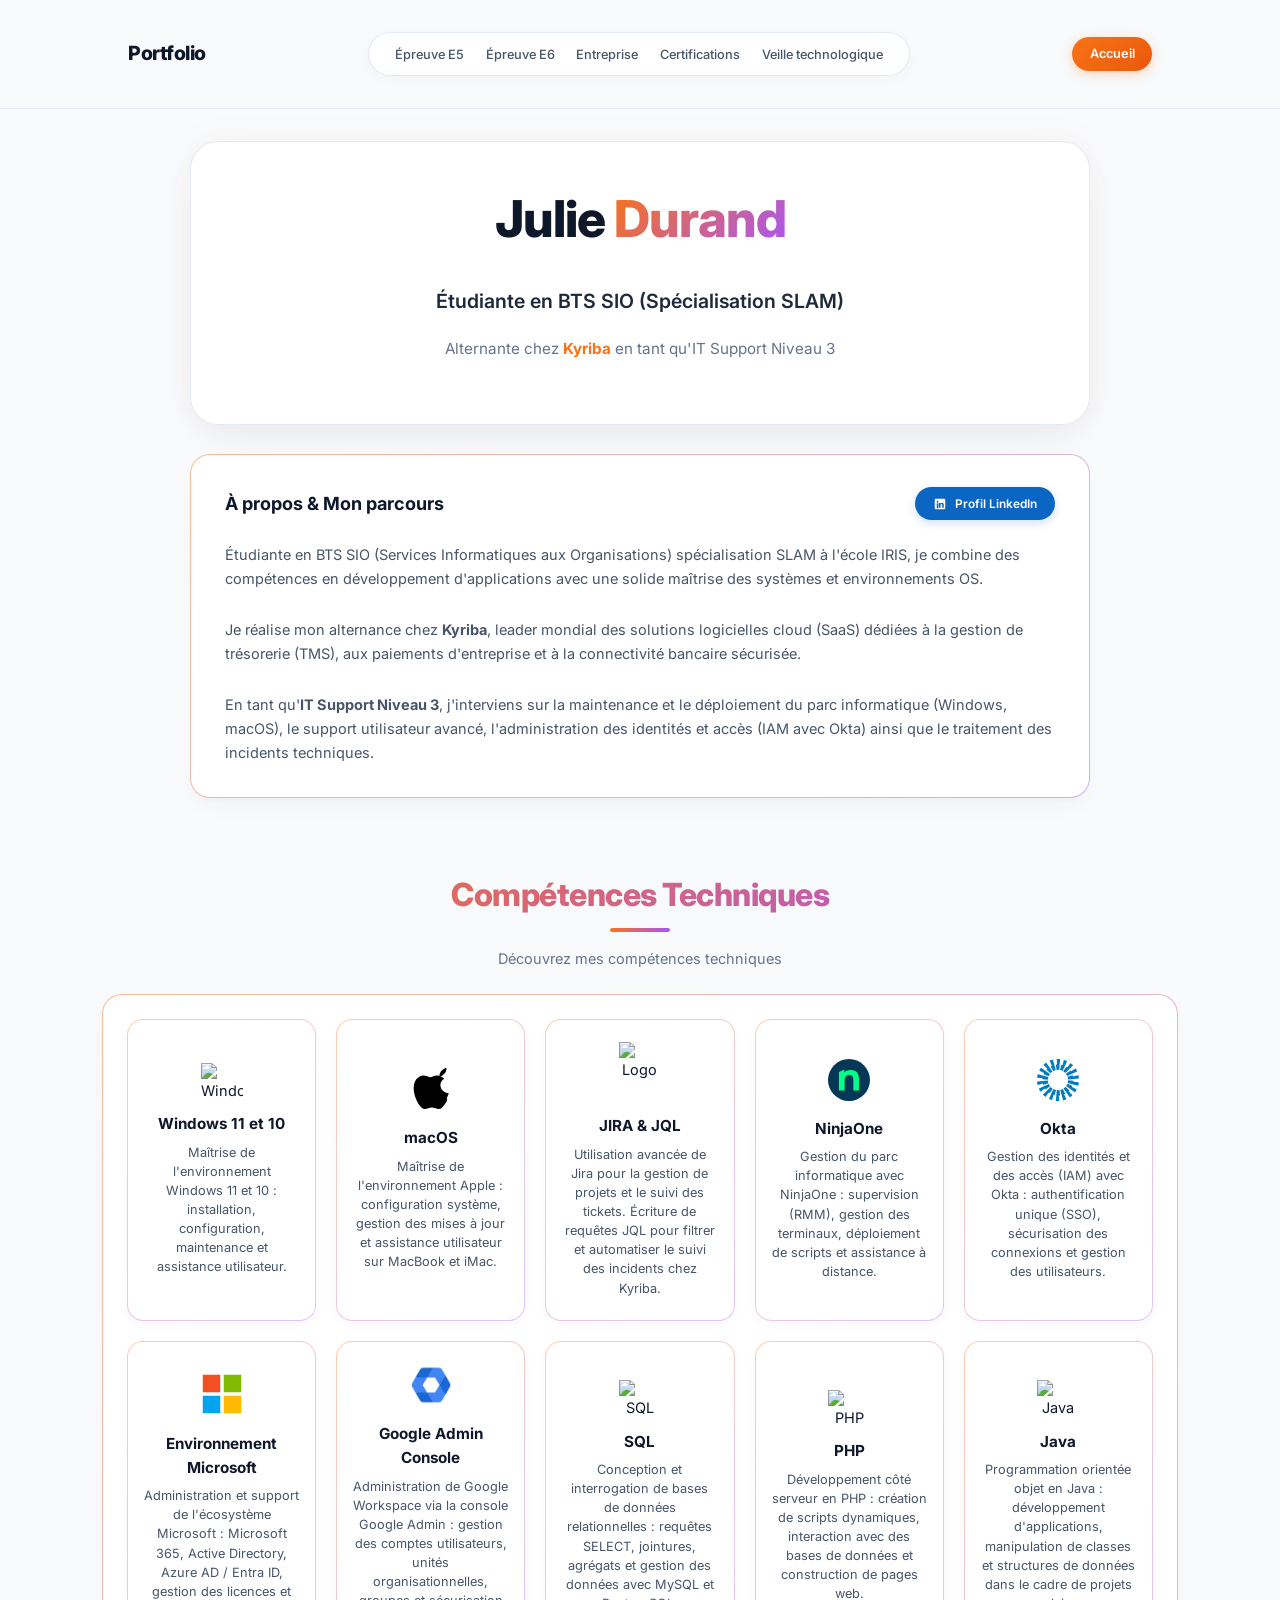
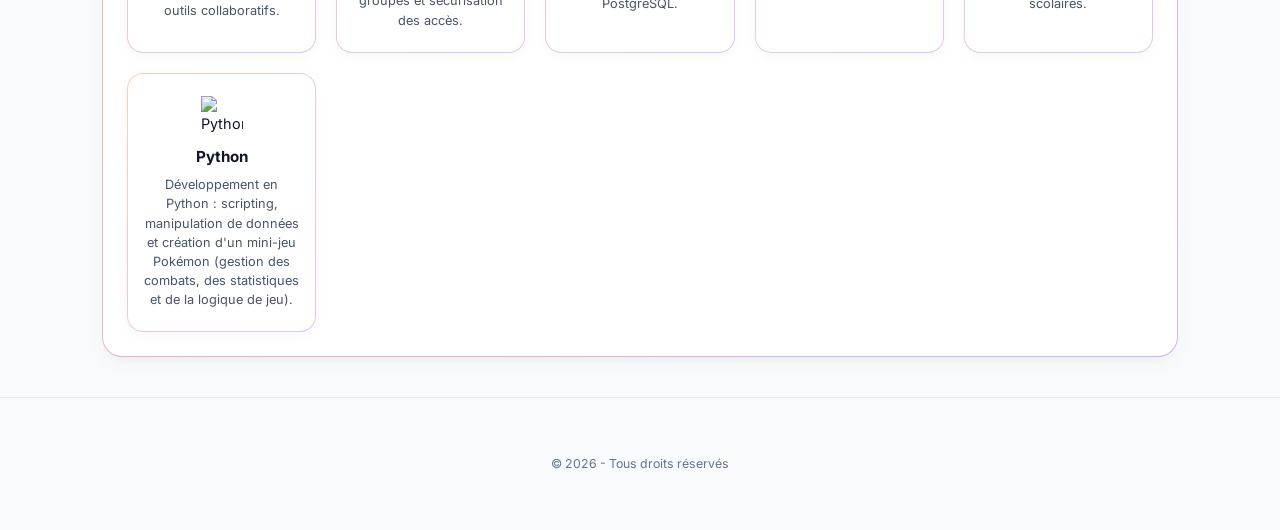
==== commit 3e631a17: "feat(home): ajout environnement Microsoft et Google Admin Console dans competences, ajustement centr" ====
--- a/index.html
+++ b/index.html
@@ -4,7 +4,7 @@
   <meta charset="UTF-8">
   <meta name="viewport" content="width=device-width, initial-scale=1.0">
   <title>Portfolio</title>
-  <link rel="stylesheet" href="css/style.css?v=light-2026">
+  <link rel="stylesheet" href="css/style.css?v=20261120b">
 </head>
 <body>
 
@@ -107,6 +107,22 @@
               <p>Gestion des identités et des accès (IAM) avec Okta : authentification unique (SSO), sécurisation des connexions et gestion des utilisateurs.</p>
             </div>
 
+            <div class="skill-item">
+              <div class="skill-info">
+                <img src="images/microsoft_logo.svg" alt="Microsoft 365" class="skill-icon">
+                <h4>Environnement Microsoft</h4>
+              </div>
+              <p>Administration et support de l'écosystème Microsoft : Microsoft 365, Active Directory, Azure AD / Entra ID, gestion des licences et outils collaboratifs.</p>
+            </div>
+
+            <div class="skill-item">
+              <div class="skill-info">
+                <img src="images/google_admin_console.png" alt="Google Admin Console" class="skill-icon">
+                <h4>Google Admin Console</h4>
+              </div>
+              <p>Administration de Google Workspace via la console Google Admin : gestion des comptes utilisateurs, unités organisationnelles, groupes et sécurisation des accès.</p>
+            </div>
+
             <!-- DEVELOPPEMENT -->
             <div class="skill-item">
               <div class="skill-info">
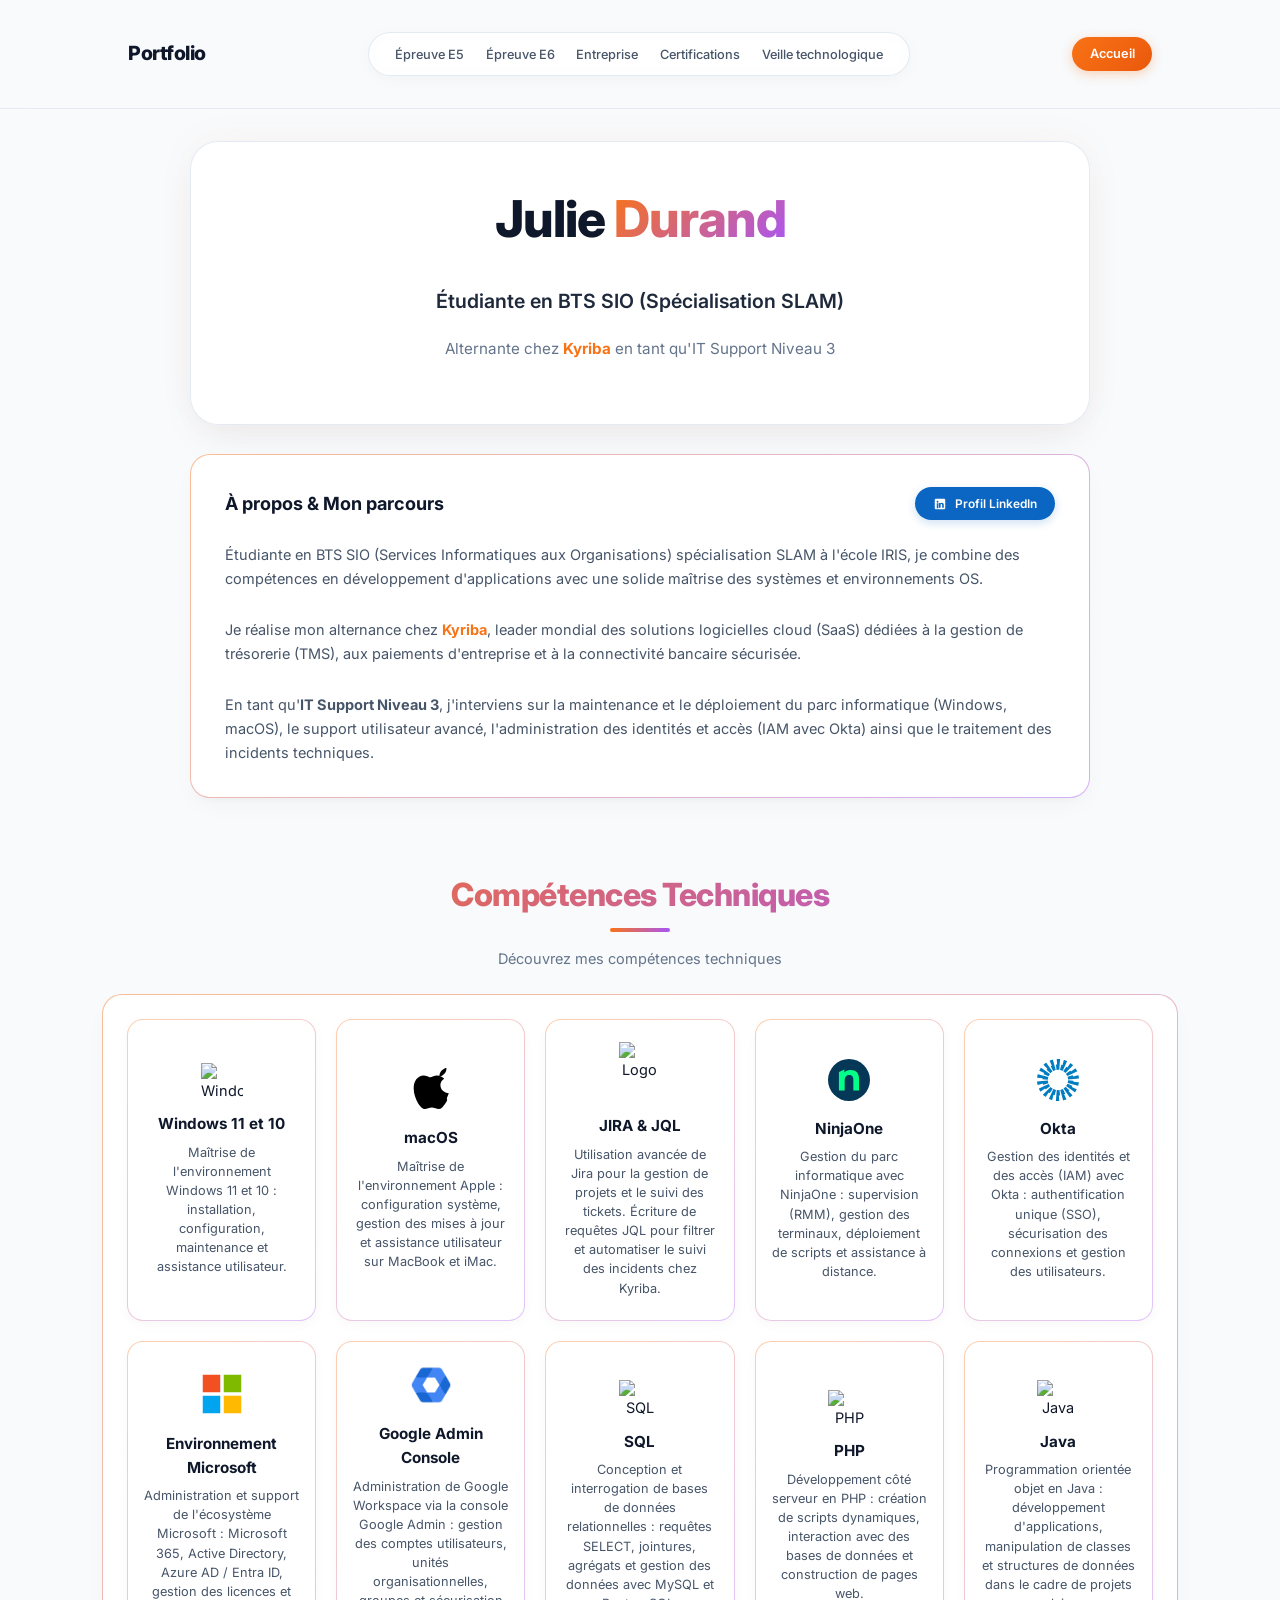
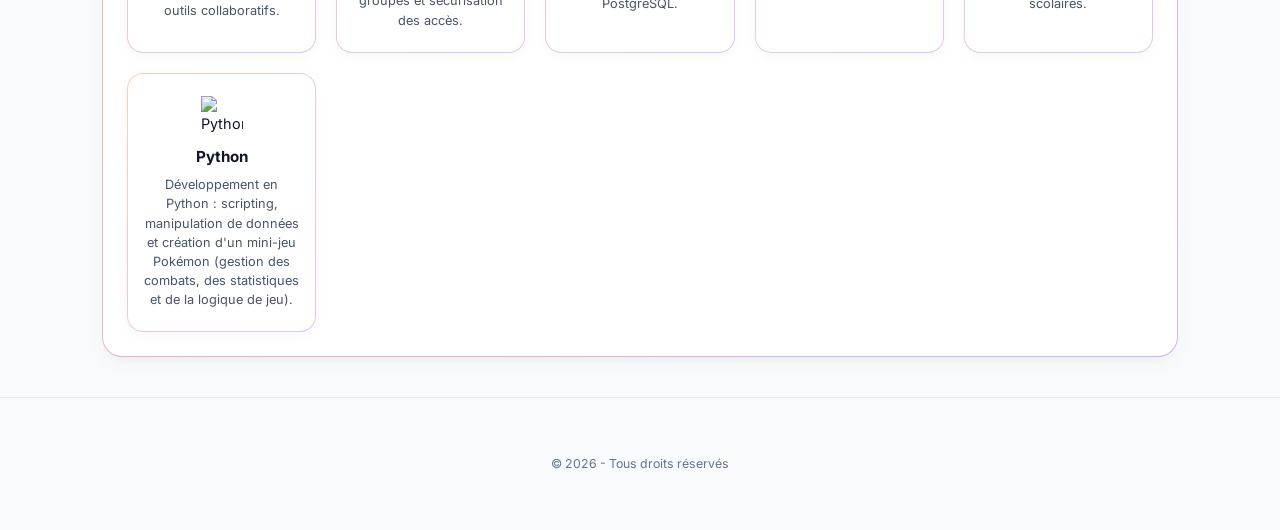
==== commit 6ee2dffd: "feat(home): ajout du lien externe officiel vers Kyriba dans intro et a-propos" ====
--- a/index.html
+++ b/index.html
@@ -28,7 +28,7 @@
       <div class="hero-content">
         <h1 class="animate-pulse">Julie <span>Durand</span></h1>
         <p class="hero-subtitle">Étudiante en BTS SIO (Spécialisation SLAM)</p>
-        <p class="hero-desc">Alternante chez <strong>Kyriba</strong> en tant qu'IT Support Niveau 3</p>
+        <p class="hero-desc">Alternante chez <strong><a href="https://www.kyriba.com/fr/" target="_blank" rel="noopener noreferrer" style="color: inherit; text-decoration: none;">Kyriba</a></strong> en tant qu'IT Support Niveau 3</p>
       </div>
     </section>
 
@@ -48,7 +48,7 @@
             Étudiante en BTS SIO (Services Informatiques aux Organisations) spécialisation SLAM à l'école IRIS, je combine des compétences en développement d'applications avec une solide maîtrise des systèmes et environnements OS.
           </p>
           <p>
-            Je réalise mon alternance chez <strong>Kyriba</strong>, leader mondial des solutions logicielles cloud (SaaS) dédiées à la gestion de trésorerie (TMS), aux paiements d'entreprise et à la connectivité bancaire sécurisée.
+            Je réalise mon alternance chez <strong><a href="https://www.kyriba.com/fr/" target="_blank" rel="noopener noreferrer" style="color: var(--color-orange, #f97316); text-decoration: none;">Kyriba</a></strong>, leader mondial des solutions logicielles cloud (SaaS) dédiées à la gestion de trésorerie (TMS), aux paiements d'entreprise et à la connectivité bancaire sécurisée.
           </p>
           <p>
             En tant qu'<strong>IT Support Niveau 3</strong>, j'interviens sur la maintenance et le déploiement du parc informatique (Windows, macOS), le support utilisateur avancé, l'administration des identités et accès (IAM avec Okta) ainsi que le traitement des incidents techniques.
